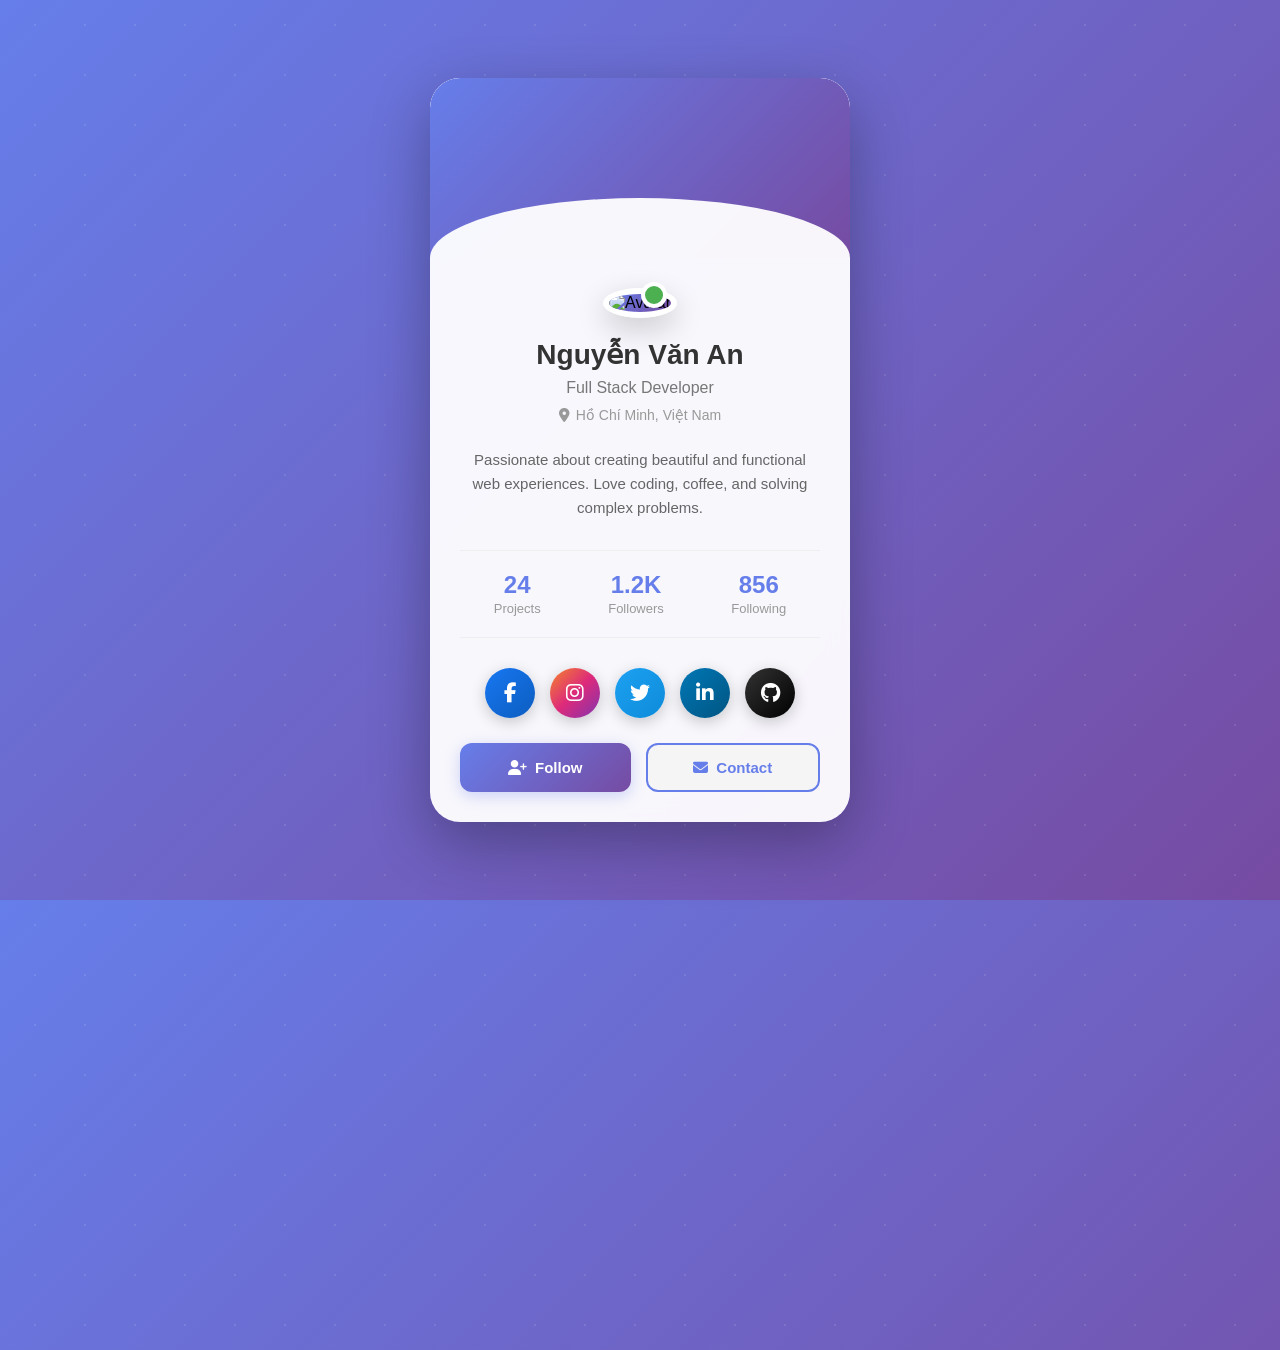
==== card-cp/test.html @ c3252bbd "set card love" ====
<!DOCTYPE html>
<html lang="vi">
<head>
    <meta charset="UTF-8">
    <meta name="viewport" content="width=device-width, initial-scale=1.0">
    <title>Profile Card - NFC</title>
    <link rel="stylesheet" href="https://cdnjs.cloudflare.com/ajax/libs/font-awesome/6.4.0/css/all.min.css">
    <style>
        * {
            margin: 0;
            padding: 0;
            box-sizing: border-box;
        }

        body {
            font-family: 'Segoe UI', Tahoma, Geneva, Verdana, sans-serif;
            min-height: 100vh;
            display: flex;
            justify-content: center;
            align-items: center;
            background: linear-gradient(135deg, #667eea 0%, #764ba2 100%);
            padding: 20px;
            position: relative;
            overflow: hidden;
        }

        body::before {
            content: "";
            position: absolute;
            width: 200%;
            height: 200%;
            background: radial-gradient(circle, rgba(255,255,255,0.1) 1px, transparent 1px);
            background-size: 50px 50px;
            animation: float 20s linear infinite;
        }

        @keyframes float {
            0% {
                transform: translate(0, 0);
            }
            100% {
                transform: translate(-50px, -50px);
            }
        }

        .profile-card {
            background: rgba(255, 255, 255, 0.95);
            backdrop-filter: blur(10px);
            border-radius: 30px;
            box-shadow: 0 20px 60px rgba(0, 0, 0, 0.3);
            max-width: 420px;
            width: 100%;
            padding: 0;
            position: relative;
            z-index: 1;
            animation: slideUp 0.6s ease-out;
            overflow: hidden;
        }

        @keyframes slideUp {
            from {
                opacity: 0;
                transform: translateY(50px);
            }
            to {
                opacity: 1;
                transform: translateY(0);
            }
        }

        .card-header {
            background: linear-gradient(135deg, #667eea 0%, #764ba2 100%);
            height: 180px;
            position: relative;
            border-radius: 30px 30px 0 0;
        }

        .card-header::after {
            content: "";
            position: absolute;
            bottom: 0;
            left: 0;
            right: 0;
            height: 60px;
            background: rgba(255, 255, 255, 0.95);
            border-radius: 50% 50% 0 0 / 100% 100% 0 0;
        }

        .avatar-container {
            position: absolute;
            bottom: -60px;
            left: 50%;
            transform: translateX(-50%);
            z-index: 2;
        }

        .avatar {
            width: 140px;
            height: 140px;
            border-radius: 50%;
            border: 6px solid #fff;
            box-shadow: 0 10px 30px rgba(0, 0, 0, 0.2);
            object-fit: cover;
            background: linear-gradient(135deg, #667eea, #764ba2);
            animation: pulse 2s ease-in-out infinite;
        }

        @keyframes pulse {
            0%, 100% {
                box-shadow: 0 10px 30px rgba(0, 0, 0, 0.2);
            }
            50% {
                box-shadow: 0 10px 40px rgba(102, 126, 234, 0.4);
            }
        }

        .online-badge {
            position: absolute;
            bottom: 10px;
            right: 10px;
            width: 26px;
            height: 26px;
            background: #4caf50;
            border-radius: 50%;
            border: 4px solid #fff;
            animation: blink 2s ease-in-out infinite;
        }

        @keyframes blink {
            0%, 100% {
                opacity: 1;
            }
            50% {
                opacity: 0.5;
            }
        }

        .card-body {
            padding: 80px 30px 30px;
            text-align: center;
        }

        .user-name {
            font-size: 28px;
            font-weight: bold;
            color: #333;
            margin-bottom: 8px;
            animation: fadeIn 0.8s ease-out 0.2s both;
        }

        @keyframes fadeIn {
            from {
                opacity: 0;
                transform: translateY(10px);
            }
            to {
                opacity: 1;
                transform: translateY(0);
            }
        }

        .user-title {
            font-size: 16px;
            color: #777;
            margin-bottom: 10px;
            animation: fadeIn 0.8s ease-out 0.3s both;
        }

        .user-location {
            font-size: 14px;
            color: #999;
            margin-bottom: 25px;
            display: flex;
            align-items: center;
            justify-content: center;
            gap: 6px;
            animation: fadeIn 0.8s ease-out 0.4s both;
        }

        .user-bio {
            font-size: 15px;
            color: #666;
            line-height: 1.6;
            margin-bottom: 30px;
            padding: 0 10px;
            animation: fadeIn 0.8s ease-out 0.5s both;
        }

        .stats-container {
            display: flex;
            justify-content: space-around;
            margin-bottom: 30px;
            padding: 20px 0;
            border-top: 1px solid #eee;
            border-bottom: 1px solid #eee;
            animation: fadeIn 0.8s ease-out 0.6s both;
        }

        .stat-item {
            text-align: center;
            transition: transform 0.3s ease;
        }

        .stat-item:hover {
            transform: translateY(-5px);
        }

        .stat-number {
            font-size: 24px;
            font-weight: bold;
            color: #667eea;
            display: block;
        }

        .stat-label {
            font-size: 13px;
            color: #999;
            margin-top: 5px;
        }

        .social-links {
            display: flex;
            justify-content: center;
            gap: 15px;
            margin-bottom: 25px;
            animation: fadeIn 0.8s ease-out 0.7s both;
        }

        .social-btn {
            width: 50px;
            height: 50px;
            border-radius: 50%;
            display: flex;
            align-items: center;
            justify-content: center;
            text-decoration: none;
            color: white;
            font-size: 20px;
            transition: all 0.3s ease;
            box-shadow: 0 4px 15px rgba(0, 0, 0, 0.2);
        }

        .social-btn:hover {
            transform: translateY(-5px) scale(1.1);
            box-shadow: 0 6px 25px rgba(0, 0, 0, 0.3);
        }

        .social-btn.facebook {
            background: linear-gradient(135deg, #1877f2, #0c5dbf);
        }

        .social-btn.instagram {
            background: linear-gradient(135deg, #f58529, #dd2a7b, #8134af);
        }

        .social-btn.twitter {
            background: linear-gradient(135deg, #1da1f2, #0d8bd9);
        }

        .social-btn.linkedin {
            background: linear-gradient(135deg, #0077b5, #005582);
        }

        .social-btn.github {
            background: linear-gradient(135deg, #333, #000);
        }

        .action-buttons {
            display: flex;
            gap: 15px;
            animation: fadeIn 0.8s ease-out 0.8s both;
        }

        .action-btn {
            flex: 1;
            padding: 14px 20px;
            border: none;
            border-radius: 12px;
            font-size: 15px;
            font-weight: 600;
            cursor: pointer;
            transition: all 0.3s ease;
            display: flex;
            align-items: center;
            justify-content: center;
            gap: 8px;
        }

        .action-btn.primary {
            background: linear-gradient(135deg, #667eea, #764ba2);
            color: white;
            box-shadow: 0 4px 15px rgba(102, 126, 234, 0.3);
        }

        .action-btn.primary:hover {
            transform: translateY(-2px);
            box-shadow: 0 6px 20px rgba(102, 126, 234, 0.4);
        }

        .action-btn.secondary {
            background: #f5f5f5;
            color: #667eea;
            border: 2px solid #667eea;
        }

        .action-btn.secondary:hover {
            background: #667eea;
            color: white;
            transform: translateY(-2px);
        }

        .contact-info {
            display: none;
            margin-top: 25px;
            padding: 20px;
            background: #f9f9f9;
            border-radius: 15px;
            text-align: left;
            animation: slideDown 0.4s ease-out;
        }

        @keyframes slideDown {
            from {
                opacity: 0;
                max-height: 0;
                transform: translateY(-10px);
            }
            to {
                opacity: 1;
                max-height: 200px;
                transform: translateY(0);
            }
        }

        .contact-info.show {
            display: block;
        }

        .contact-item {
            display: flex;
            align-items: center;
            gap: 12px;
            padding: 10px 0;
            color: #555;
            font-size: 14px;
        }

        .contact-item i {
            width: 20px;
            color: #667eea;
        }

        .contact-item a {
            color: #667eea;
            text-decoration: none;
        }

        .contact-item a:hover {
            text-decoration: underline;
        }
    </style>
</head>
<body>
    <div class="profile-card">
        <div class="card-header">
            <div class="avatar-container">
                <img src="https://i.pravatar.cc/300?img=12" alt="Avatar" class="avatar" id="avatarImg">
                <div class="online-badge"></div>
            </div>
        </div>

        <div class="card-body">
            <h1 class="user-name" id="userName">Nguyễn Văn An</h1>
            <p class="user-title" id="userTitle">Full Stack Developer</p>
            <p class="user-location">
                <i class="fas fa-map-marker-alt"></i>
                <span id="userLocation">Hồ Chí Minh, Việt Nam</span>
            </p>

            <p class="user-bio" id="userBio">
                Passionate about creating beautiful and functional web experiences. Love coding, coffee, and solving complex problems.
            </p>

            <div class="stats-container">
                <div class="stat-item">
                    <span class="stat-number" id="projectCount">24</span>
                    <span class="stat-label">Projects</span>
                </div>
                <div class="stat-item">
                    <span class="stat-number" id="followerCount">1.2K</span>
                    <span class="stat-label">Followers</span>
                </div>
                <div class="stat-item">
                    <span class="stat-number" id="followingCount">856</span>
                    <span class="stat-label">Following</span>
                </div>
            </div>

            <div class="social-links">
                <a href="#" class="social-btn facebook" id="facebookLink" title="Facebook">
                    <i class="fab fa-facebook-f"></i>
                </a>
                <a href="#" class="social-btn instagram" id="instagramLink" title="Instagram">
                    <i class="fab fa-instagram"></i>
                </a>
                <a href="#" class="social-btn twitter" id="twitterLink" title="Twitter">
                    <i class="fab fa-twitter"></i>
                </a>
                <a href="#" class="social-btn linkedin" id="linkedinLink" title="LinkedIn">
                    <i class="fab fa-linkedin-in"></i>
                </a>
                <a href="#" class="social-btn github" id="githubLink" title="GitHub">
                    <i class="fab fa-github"></i>
                </a>
            </div>

            <div class="action-buttons">
                <button class="action-btn primary" onclick="followUser()">
                    <i class="fas fa-user-plus"></i>
                    Follow
                </button>
                <button class="action-btn secondary" onclick="toggleContact()">
                    <i class="fas fa-envelope"></i>
                    Contact
                </button>
            </div>

            <div class="contact-info" id="contactInfo">
                <div class="contact-item">
                    <i class="fas fa-envelope"></i>
                    <a href="mailto:nguyenvanan@email.com" id="userEmail">nguyenvanan@email.com</a>
                </div>
                <div class="contact-item">
                    <i class="fas fa-phone"></i>
                    <a href="tel:+84123456789" id="userPhone">+84 123 456 789</a>
                </div>
                <div class="contact-item">
                    <i class="fas fa-globe"></i>
                    <a href="https://example.com" target="_blank" id="userWebsite">www.nguyenvanan.com</a>
                </div>
            </div>
        </div>
    </div>

    <script>
        // Dữ liệu người dùng - có thể thay đổi dựa trên NFC tag
        const userData = {
            name: "Nguyễn Văn An",
            title: "Full Stack Developer",
            location: "Hồ Chí Minh, Việt Nam",
            bio: "Passionate about creating beautiful and functional web experiences. Love coding, coffee, and solving complex problems.",
            avatar: "https://i.pravatar.cc/300?img=12",
            stats: {
                projects: 24,
                followers: "1.2K",
                following: 856
            },
            social: {
                facebook: "https://facebook.com/username",
                instagram: "https://instagram.com/username",
                twitter: "https://twitter.com/username",
                linkedin: "https://linkedin.com/in/username",
                github: "https://github.com/username"
            },
            contact: {
                email: "nguyenvanan@email.com",
                phone: "+84 123 456 789",
                website: "https://www.nguyenvanan.com"
            }
        };

        // Load dữ liệu người dùng
        function loadUserData(data) {
            document.getElementById('userName').textContent = data.name;
            document.getElementById('userTitle').textContent = data.title;
            document.getElementById('userLocation').textContent = data.location;
            document.getElementById('userBio').textContent = data.bio;
            document.getElementById('avatarImg').src = data.avatar;

            document.getElementById('projectCount').textContent = data.stats.projects;
            document.getElementById('followerCount').textContent = data.stats.followers;
            document.getElementById('followingCount').textContent = data.stats.following;

            document.getElementById('facebookLink').href = data.social.facebook;
            document.getElementById('instagramLink').href = data.social.instagram;
            document.getElementById('twitterLink').href = data.social.twitter;
            document.getElementById('linkedinLink').href = data.social.linkedin;
            document.getElementById('githubLink').href = data.social.github;

            document.getElementById('userEmail').href = `mailto:${data.contact.email}`;
            document.getElementById('userEmail').textContent = data.contact.email;
            document.getElementById('userPhone').href = `tel:${data.contact.phone}`;
            document.getElementById('userPhone').textContent = data.contact.phone;
            document.getElementById('userWebsite').href = data.contact.website;
            document.getElementById('userWebsite').textContent = data.contact.website.replace('https://', '');
        }

        // Toggle contact info
        function toggleContact() {
            const contactInfo = document.getElementById('contactInfo');
            contactInfo.classList.toggle('show');
        }

        // Follow user
        function followUser() {
            const btn = event.target.closest('.action-btn');
            const icon = btn.querySelector('i');
            
            if (btn.textContent.includes('Follow')) {
                btn.innerHTML = '<i class="fas fa-check"></i> Following';
                btn.style.background = 'linear-gradient(135deg, #4caf50, #45a049)';
            } else {
                btn.innerHTML = '<i class="fas fa-user-plus"></i> Follow';
                btn.style.background = 'linear-gradient(135deg, #667eea, #764ba2)';
            }
        }

        // Khởi tạo dữ liệu
        loadUserData(userData);

        // Có thể thêm NFC reading logic ở đây
        // if ('NDEFReader' in window) {
        //     const reader = new NDEFReader();
        //     reader.scan().then(() => {
        //         reader.onreading = event => {
        //             const data = parseNFCData(event);
        //             loadUserData(data);
        //         };
        //     });
        // }
    </script>
</body>
</html>
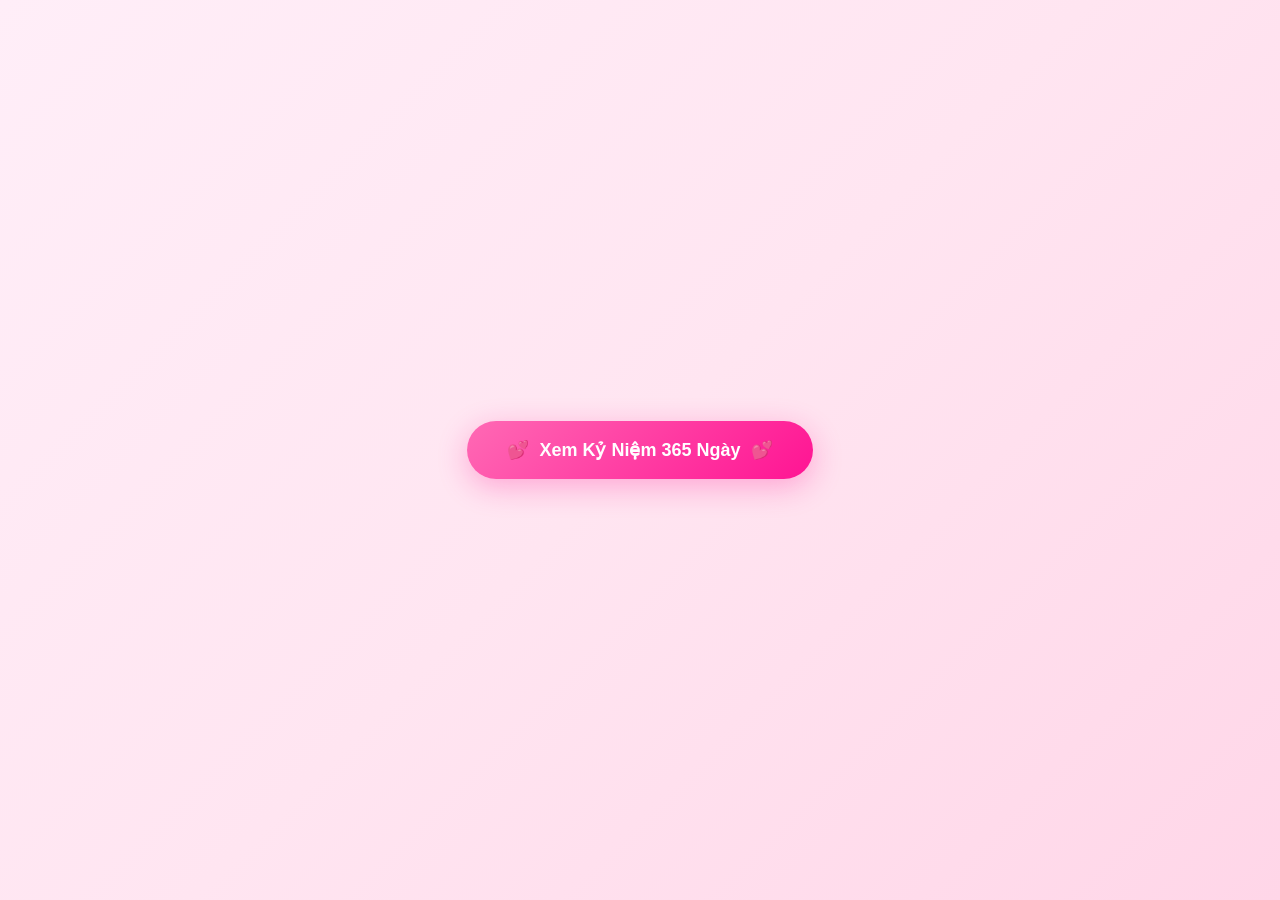
==== commit f29f8512: "Update theme 4" ====
--- a/card-cp/test.html
+++ b/card-cp/test.html
@@ -1,11 +1,10 @@
 <!DOCTYPE html>
 <html lang="vi">
-<head>
-    <meta charset="UTF-8">
-    <meta name="viewport" content="width=device-width, initial-scale=1.0">
-    <title>Profile Card - NFC</title>
-    <link rel="stylesheet" href="https://cdnjs.cloudflare.com/ajax/libs/font-awesome/6.4.0/css/all.min.css">
-    <style>
+    <head>
+        <meta charset="UTF-8">
+        <meta name="viewport" content="width=device-width, initial-scale=1.0">
+        <title>Romantic Timeline - 365 Days</title>
+        <style>
         * {
             margin: 0;
             padding: 0;
@@ -14,53 +13,339 @@
 
         body {
             font-family: 'Segoe UI', Tahoma, Geneva, Verdana, sans-serif;
+            background: linear-gradient(135deg, #ffeef8 0%, #ffe5f1 50%, #ffd6e8 100%);
             min-height: 100vh;
             display: flex;
+            align-items: center;
             justify-content: center;
-            align-items: center;
-            background: linear-gradient(135deg, #667eea 0%, #764ba2 100%);
             padding: 20px;
+        }
+
+        /* Button to open popup */
+        .open-button {
+            padding: 18px 40px;
+            font-size: 18px;
+            font-weight: 600;
+            color: white;
+            background: linear-gradient(135deg, #ff69b4, #ff1493);
+            border: none;
+            border-radius: 50px;
+            cursor: pointer;
+            box-shadow: 0 8px 30px rgba(255, 20, 147, 0.3);
+            transition: all 0.3s ease;
             position: relative;
             overflow: hidden;
         }
 
-        body::before {
-            content: "";
+        .open-button:before {
+            content: '';
             position: absolute;
-            width: 200%;
-            height: 200%;
-            background: radial-gradient(circle, rgba(255,255,255,0.1) 1px, transparent 1px);
-            background-size: 50px 50px;
-            animation: float 20s linear infinite;
-        }
-
-        @keyframes float {
-            0% {
-                transform: translate(0, 0);
-            }
-            100% {
-                transform: translate(-50px, -50px);
-            }
-        }
-
-        .profile-card {
-            background: rgba(255, 255, 255, 0.95);
-            backdrop-filter: blur(10px);
-            border-radius: 30px;
-            box-shadow: 0 20px 60px rgba(0, 0, 0, 0.3);
-            max-width: 420px;
-            width: 100%;
-            padding: 0;
+            top: 50%;
+            left: 50%;
+            width: 0;
+            height: 0;
+            border-radius: 50%;
+            background: rgba(255, 255, 255, 0.3);
+            transform: translate(-50%, -50%);
+            transition: width 0.6s, height 0.6s;
+        }
+
+        .open-button:hover:before {
+            width: 300px;
+            height: 300px;
+        }
+
+        .open-button:hover {
+            transform: translateY(-3px);
+            box-shadow: 0 12px 40px rgba(255, 20, 147, 0.4);
+        }
+
+        .open-button:active {
+            transform: translateY(-1px);
+        }
+
+        .button-text {
             position: relative;
             z-index: 1;
-            animation: slideUp 0.6s ease-out;
+            display: flex;
+            align-items: center;
+            gap: 10px;
+        }
+
+        /* Modal Overlay */
+        .modal-overlay {
+            position: fixed;
+            top: 0;
+            left: 0;
+            right: 0;
+            bottom: 0;
+            background: rgba(0, 0, 0, 0.6);
+            backdrop-filter: blur(5px);
+            display: none;
+            align-items: center;
+            justify-content: center;
+            z-index: 1000;
+            opacity: 0;
+            transition: opacity 0.3s ease;
+        }
+
+        .modal-overlay.active {
+            display: flex;
+            opacity: 1;
+        }
+
+        /* Close button */
+        .close-button {
+            position: absolute;
+            top: 15px;
+            right: 15px;
+            width: 35px;
+            height: 35px;
+            background: rgba(255, 105, 180, 0.1);
+            border: 2px solid rgba(255, 105, 180, 0.3);
+            border-radius: 50%;
+            cursor: pointer;
+            display: flex;
+            align-items: center;
+            justify-content: center;
+            font-size: 20px;
+            color: #ff69b4;
+            transition: all 0.3s ease;
+            z-index: 10;
+        }
+
+        .close-button:hover {
+            background: rgba(255, 105, 180, 0.2);
+            transform: rotate(90deg);
+        }
+
+        .container {
+            width: 100%;
+            height: 90vh;
+            overflow: auto;
+            max-width: 360px;
+            background: white;
+            border-radius: 30px;
+            padding: 35px 25px;
+            box-shadow: 0 20px 60px rgba(255, 105, 180, 0.15);
+            position: relative;
             overflow: hidden;
-        }
-
-        @keyframes slideUp {
+            transform: scale(0.7);
+            opacity: 0;
+            transition: all 0.4s cubic-bezier(0.68, -0.55, 0.265, 1.55);
+        }
+
+        .modal-overlay.active .container {
+            transform: scale(1);
+            opacity: 1;
+        }
+
+        /* Decorative hearts floating */
+        .heart-float {
+            position: absolute;
+            font-size: 20px;
+            opacity: 0;
+            animation: floatUp 4s infinite ease-in-out;
+        }
+
+        .heart-float:nth-child(1) {
+            left: 10%;
+            animation-delay: 0s;
+        }
+
+        .heart-float:nth-child(2) {
+            left: 30%;
+            animation-delay: 1s;
+        }
+
+        .heart-float:nth-child(3) {
+            left: 50%;
+            animation-delay: 2s;
+        }
+
+        .heart-float:nth-child(4) {
+            left: 70%;
+            animation-delay: 1.5s;
+        }
+
+        .heart-float:nth-child(5) {
+              left: 10%;
+                animation-delay: 0s;
+        }
+
+        @keyframes floatUp {
+            0% {
+                bottom: -50px;
+                opacity: 0;
+                transform: translateY(0) rotate(0deg);
+            }
+            50% {
+                opacity: 0.6;
+            }
+            100% {
+                bottom: 100%;
+                opacity: 0;
+                transform: translateY(-20px) rotate(360deg);
+            }
+        }
+
+        /* Header with date */
+        .header {
+            text-align: center;
+            margin-bottom: 25px;
+            position: relative;
+            z-index: 1;
+        }
+
+        .date-display {
+            font-size: 16px;
+            color: #ff69b4;
+            font-weight: 600;
+            display: flex;
+            align-items: center;
+            justify-content: center;
+            gap: 10px;
+            margin-bottom: 8px;
+            opacity: 0;
+        }
+
+        .modal-overlay.active .date-display {
+            animation: fadeInDown 0.8s ease-out 0.4s forwards;
+        }
+
+        .heart-divider {
+            font-size: 18px;
+            animation: pulse 1.5s infinite;
+        }
+
+        @keyframes pulse {
+            0%, 100% {
+                transform: scale(1);
+            }
+            50% {
+                transform: scale(1.2);
+            }
+        }
+
+        .title {
+            font-size: 15px;
+            color: #666;
+            font-weight: 400;
+            opacity: 0;
+        }
+
+        .modal-overlay.active .title {
+            animation: fadeInDown 0.8s ease-out 0.6s forwards;
+        }
+
+        /* Main counter */
+        .counter-section {
+            text-align: center;
+            margin: 30px 0;
+            opacity: 0;
+        }
+
+        .modal-overlay.active .counter-section {
+            animation: fadeInUp 1s ease-out 0.7s forwards;
+        }
+
+        .days-counter {
+            font-size: 72px;
+            font-weight: 700;
+            background: linear-gradient(135deg, #ff69b4, #ff1493, #ff69b4);
+            background-size: 200% 200%;
+            -webkit-background-clip: text;
+            -webkit-text-fill-color: transparent;
+            background-clip: text;
+            line-height: 1;
+            margin-bottom: 10px;
+        }
+
+        .modal-overlay.active .days-counter {
+            animation: gradientShift 3s ease infinite, countUp 2s ease-out 0.7s backwards;
+        }
+
+        @keyframes gradientShift {
+            0%, 100% {
+                background-position: 0% 50%;
+            }
+            50% {
+                background-position: 100% 50%;
+            }
+        }
+
+        @keyframes countUp {
             from {
                 opacity: 0;
-                transform: translateY(50px);
+                transform: scale(0.5);
+            }
+            to {
+                opacity: 1;
+                transform: scale(1);
+            }
+        }
+
+        .days-label {
+            font-size: 18px;
+            color: #ff69b4;
+            font-weight: 600;
+            letter-spacing: 1px;
+        }
+
+        /* Stats Section - Elegant Horizontal Design */
+        .stats-wrapper {
+            margin: 25px 0 15px 0;
+            opacity: 0;
+        }
+
+        .modal-overlay.active .stats-wrapper {
+            animation: fadeInUp 1s ease-out 0.9s forwards;
+        }
+
+        .stats-container {
+            background: linear-gradient(135deg, rgba(255, 182, 193, 0.15), rgba(255, 240, 245, 0.3));
+            border-radius: 25px;
+            padding: 20px 15px;
+            backdrop-filter: blur(10px);
+            border: 2px solid rgba(255, 105, 180, 0.1);
+            box-shadow: 0 8px 32px rgba(255, 105, 180, 0.08);
+        }
+
+        .stats-row {
+            display: flex;
+            justify-content: space-between;
+            align-items: center;
+            gap: 8px;
+        }
+
+        .stat-item {
+            flex: 1;
+            text-align: center;
+            position: relative;
+            padding: 8px 0;
+            opacity: 0;
+        }
+
+        .modal-overlay.active .stat-item:nth-child(1) {
+            animation: slideInStat 0.6s ease-out 1.1s forwards;
+        }
+
+        .modal-overlay.active .stat-item:nth-child(2) {
+            animation: slideInStat 0.6s ease-out 1.3s forwards;
+        }
+
+        .modal-overlay.active .stat-item:nth-child(3) {
+            animation: slideInStat 0.6s ease-out 1.5s forwards;
+        }
+
+        .modal-overlay.active .stat-item:nth-child(4) {
+            animation: slideInStat 0.6s ease-out 1.7s forwards;
+        }
+
+        @keyframes slideInStat {
+            from {
+                opacity: 0;
+                transform: translateY(15px);
             }
             to {
                 opacity: 1;
@@ -68,466 +353,576 @@
             }
         }
 
-        .card-header {
-            background: linear-gradient(135deg, #667eea 0%, #764ba2 100%);
-            height: 180px;
+        .stat-item:not(:last-child):after {
+            content: '';
+            position: absolute;
+            right: -4px;
+            top: 50%;
+            transform: translateY(-50%);
+            width: 1px;
+            height: 40px;
+            background: linear-gradient(to bottom, transparent, rgba(255, 105, 180, 0.3), transparent);
+        }
+
+        .stat-value {
+            font-size: 26px;
+            font-weight: 700;
+            background: linear-gradient(135deg, #ff69b4, #ff1493, #ff69b4);
+            background-size: 200% 200%;
+            -webkit-background-clip: text;
+            -webkit-text-fill-color: transparent;
+            background-clip: text;
+            animation: gradientShift 3s ease infinite;
+            display: block;
+            margin-bottom: 3px;
+            line-height: 1;
+        }
+
+        .stat-label-new {
+            font-size: 11px;
+            color: #999;
+            font-weight: 500;
+            text-transform: uppercase;
+            letter-spacing: 0.5px;
+            display: block;
+        }
+
+        .stat-icon-new {
+            font-size: 16px;
+            display: block;
+            margin-bottom: 4px;
+            opacity: 0.7;
+        }
+
+        /* Quote */
+        .quote {
+            text-align: center;
+            font-size: 15px;
+            color: #888;
+            font-style: italic;
+            margin: 20px 0 25px 0;
+            padding: 0 10px;
             position: relative;
-            border-radius: 30px 30px 0 0;
-        }
-
-        .card-header::after {
-            content: "";
-            position: absolute;
-            bottom: 0;
-            left: 0;
-            right: 0;
-            height: 60px;
-            background: rgba(255, 255, 255, 0.95);
-            border-radius: 50% 50% 0 0 / 100% 100% 0 0;
-        }
-
-        .avatar-container {
-            position: absolute;
-            bottom: -60px;
-            left: 50%;
-            transform: translateX(-50%);
-            z-index: 2;
-        }
-
-        .avatar {
-            width: 140px;
-            height: 140px;
-            border-radius: 50%;
-            border: 6px solid #fff;
-            box-shadow: 0 10px 30px rgba(0, 0, 0, 0.2);
-            object-fit: cover;
-            background: linear-gradient(135deg, #667eea, #764ba2);
-            animation: pulse 2s ease-in-out infinite;
-        }
-
-        @keyframes pulse {
-            0%, 100% {
-                box-shadow: 0 10px 30px rgba(0, 0, 0, 0.2);
-            }
-            50% {
-                box-shadow: 0 10px 40px rgba(102, 126, 234, 0.4);
-            }
-        }
-
-        .online-badge {
-            position: absolute;
-            bottom: 10px;
-            right: 10px;
-            width: 26px;
-            height: 26px;
-            background: #4caf50;
-            border-radius: 50%;
-            border: 4px solid #fff;
-            animation: blink 2s ease-in-out infinite;
-        }
-
-        @keyframes blink {
-            0%, 100% {
-                opacity: 1;
-            }
-            50% {
-                opacity: 0.5;
-            }
-        }
-
-        .card-body {
-            padding: 80px 30px 30px;
+            opacity: 0;
+        }
+
+        .modal-overlay.active .quote {
+            animation: fadeIn 1s ease-out 0.8s forwards;
+        }
+
+        .quote:before,
+        .quote:after {
+            content: '"';
+            font-size: 24px;
+            color: #ffb6c1;
+            font-weight: bold;
+        }
+
+        /* Timeline - Redesigned */
+        .timeline {
+            position: relative;
+            padding: 30px 0 20px 0;
+            margin-top: 10px;
+        }
+
+        .timeline-header {
             text-align: center;
-        }
-
-        .user-name {
-            font-size: 28px;
-            font-weight: bold;
-            color: #333;
+            margin-bottom: 25px;
+            opacity: 0;
+        }
+
+        .modal-overlay.active .timeline-header {
+            animation: fadeIn 1s ease-out 1.2s forwards;
+        }
+
+        .timeline-title {
+            font-size: 16px;
+            font-weight: 600;
+            color: #ff69b4;
             margin-bottom: 8px;
-            animation: fadeIn 0.8s ease-out 0.2s both;
-        }
-
-        @keyframes fadeIn {
-            from {
-                opacity: 0;
-                transform: translateY(10px);
-            }
-            to {
-                opacity: 1;
-                transform: translateY(0);
-            }
-        }
-
-        .user-title {
-            font-size: 16px;
-            color: #777;
-            margin-bottom: 10px;
-            animation: fadeIn 0.8s ease-out 0.3s both;
-        }
-
-        .user-location {
-            font-size: 14px;
-            color: #999;
-            margin-bottom: 25px;
-            display: flex;
-            align-items: center;
-            justify-content: center;
-            gap: 6px;
-            animation: fadeIn 0.8s ease-out 0.4s both;
-        }
-
-        .user-bio {
-            font-size: 15px;
-            color: #666;
-            line-height: 1.6;
-            margin-bottom: 30px;
-            padding: 0 10px;
-            animation: fadeIn 0.8s ease-out 0.5s both;
-        }
-
-        .stats-container {
-            display: flex;
-            justify-content: space-around;
-            margin-bottom: 30px;
-            padding: 20px 0;
-            border-top: 1px solid #eee;
-            border-bottom: 1px solid #eee;
-            animation: fadeIn 0.8s ease-out 0.6s both;
-        }
-
-        .stat-item {
-            text-align: center;
-            transition: transform 0.3s ease;
-        }
-
-        .stat-item:hover {
-            transform: translateY(-5px);
-        }
-
-        .stat-number {
-            font-size: 24px;
-            font-weight: bold;
-            color: #667eea;
-            display: block;
-        }
-
-        .stat-label {
-            font-size: 13px;
-            color: #999;
-            margin-top: 5px;
-        }
-
-        .social-links {
-            display: flex;
-            justify-content: center;
-            gap: 15px;
-            margin-bottom: 25px;
-            animation: fadeIn 0.8s ease-out 0.7s both;
-        }
-
-        .social-btn {
-            width: 50px;
-            height: 50px;
-            border-radius: 50%;
-            display: flex;
-            align-items: center;
-            justify-content: center;
-            text-decoration: none;
-            color: white;
-            font-size: 20px;
-            transition: all 0.3s ease;
-            box-shadow: 0 4px 15px rgba(0, 0, 0, 0.2);
-        }
-
-        .social-btn:hover {
-            transform: translateY(-5px) scale(1.1);
-            box-shadow: 0 6px 25px rgba(0, 0, 0, 0.3);
-        }
-
-        .social-btn.facebook {
-            background: linear-gradient(135deg, #1877f2, #0c5dbf);
-        }
-
-        .social-btn.instagram {
-            background: linear-gradient(135deg, #f58529, #dd2a7b, #8134af);
-        }
-
-        .social-btn.twitter {
-            background: linear-gradient(135deg, #1da1f2, #0d8bd9);
-        }
-
-        .social-btn.linkedin {
-            background: linear-gradient(135deg, #0077b5, #005582);
-        }
-
-        .social-btn.github {
-            background: linear-gradient(135deg, #333, #000);
-        }
-
-        .action-buttons {
-            display: flex;
-            gap: 15px;
-            animation: fadeIn 0.8s ease-out 0.8s both;
-        }
-
-        .action-btn {
-            flex: 1;
-            padding: 14px 20px;
-            border: none;
-            border-radius: 12px;
-            font-size: 15px;
-            font-weight: 600;
-            cursor: pointer;
-            transition: all 0.3s ease;
             display: flex;
             align-items: center;
             justify-content: center;
             gap: 8px;
         }
 
-        .action-btn.primary {
-            background: linear-gradient(135deg, #667eea, #764ba2);
-            color: white;
-            box-shadow: 0 4px 15px rgba(102, 126, 234, 0.3);
-        }
-
-        .action-btn.primary:hover {
-            transform: translateY(-2px);
-            box-shadow: 0 6px 20px rgba(102, 126, 234, 0.4);
-        }
-
-        .action-btn.secondary {
-            background: #f5f5f5;
-            color: #667eea;
-            border: 2px solid #667eea;
-        }
-
-        .action-btn.secondary:hover {
-            background: #667eea;
-            color: white;
-            transform: translateY(-2px);
-        }
-
-        .contact-info {
-            display: none;
-            margin-top: 25px;
-            padding: 20px;
-            background: #f9f9f9;
-            border-radius: 15px;
-            text-align: left;
-            animation: slideDown 0.4s ease-out;
-        }
-
-        @keyframes slideDown {
+        .timeline-subtitle {
+            font-size: 13px;
+            color: #999;
+        }
+
+        .timeline:before {
+            content: '';
+            position: absolute;
+            left: 50%;
+            top: 60px;
+            bottom: 0;
+            width: 3px;
+            background: linear-gradient(to bottom, #ffb6c1, #ff69b4, #ff1493);
+            transform: translateX(-50%);
+            height: 0;
+        }
+
+        .modal-overlay.active .timeline:before {
+            animation: growLine 2s ease-out 1.4s forwards;
+        }
+
+        @keyframes growLine {
+            from {
+                height: 0;
+            }
+            to {
+                height: calc(100% - 60px);
+            }
+        }
+
+        .timeline-item {
+            position: relative;
+            margin-bottom: 35px;
+            opacity: 0;
+        }
+
+        .modal-overlay.active .timeline-item:nth-child(2) {
+            animation: slideIn 0.6s ease-out 1.6s forwards;
+        }
+
+        .modal-overlay.active .timeline-item:nth-child(3) {
+            animation: slideIn 0.6s ease-out 1.8s forwards;
+        }
+
+        .modal-overlay.active .timeline-item:nth-child(4) {
+            animation: slideIn 0.6s ease-out 2s forwards;
+        }
+
+        .modal-overlay.active .timeline-item:nth-child(5) {
+            animation: slideIn 0.6s ease-out 2.2s forwards;
+        }
+
+        @keyframes slideIn {
             from {
                 opacity: 0;
-                max-height: 0;
-                transform: translateY(-10px);
+                transform: translateY(20px);
             }
             to {
                 opacity: 1;
-                max-height: 200px;
                 transform: translateY(0);
             }
         }
 
-        .contact-info.show {
-            display: block;
-        }
-
-        .contact-item {
+        .timeline-item.left .timeline-content {
+            margin-right: 55%;
+            text-align: right;
+        }
+
+        .timeline-item.right .timeline-content {
+            margin-left: 55%;
+            text-align: left;
+        }
+
+        .timeline-dot {
+            position: absolute;
+            left: 50%;
+            top: 5px;
+            width: 16px;
+            height: 16px;
+            background: white;
+            border: 3px solid #ff69b4;
+            border-radius: 50%;
+            transform: translateX(-50%);
+            z-index: 2;
+            animation: dotPulse 2s infinite;
+        }
+
+        @keyframes dotPulse {
+            0%, 100% {
+                box-shadow: 0 0 0 0 rgba(255, 105, 180, 0.7);
+            }
+            50% {
+                box-shadow: 0 0 0 8px rgba(255, 105, 180, 0);
+            }
+        }
+
+        .timeline-content {
+            background: linear-gradient(135deg, #fff5f8, #ffffff);
+            padding: 15px 18px;
+            border-radius: 18px;
+            box-shadow: 0 4px 15px rgba(255, 105, 180, 0.1);
+            transition: all 0.3s ease;
+        }
+
+        .timeline-content:hover {
+            transform: translateY(-3px);
+            box-shadow: 0 8px 25px rgba(255, 105, 180, 0.2);
+        }
+
+        .timeline-date {
+            font-size: 13px;
+            color: #ff69b4;
+            font-weight: 600;
+            margin-bottom: 5px;
             display: flex;
             align-items: center;
-            gap: 12px;
-            padding: 10px 0;
+            gap: 6px;
+        }
+
+        .timeline-item.right .timeline-date {
+            justify-content: flex-start;
+        }
+
+        .timeline-item.left .timeline-date {
+            justify-content: flex-end;
+        }
+
+        .timeline-text {
+            font-size: 14px;
             color: #555;
-            font-size: 14px;
-        }
-
-        .contact-item i {
-            width: 20px;
-            color: #667eea;
-        }
-
-        .contact-item a {
-            color: #667eea;
-            text-decoration: none;
-        }
-
-        .contact-item a:hover {
-            text-decoration: underline;
-        }
+            line-height: 1.5;
+        }
+
+        /* Bottom decoration - Redesigned */
+        .bottom-decoration {
+            text-align: center;
+            margin-top: 30px;
+            padding-top: 20px;
+            border-top: 2px dashed rgba(255, 105, 180, 0.2);
+            opacity: 0;
+        }
+
+        .modal-overlay.active .bottom-decoration {
+            animation: fadeIn 1s ease-out 2.4s forwards;
+        }
+
+        .couple-names {
+            display: flex;
+            align-items: center;
+            justify-content: center;
+            gap: 15px;
+            margin-bottom: 12px;
+        }
+
+        .name-tag {
+            font-size: 15px;
+            font-weight: 600;
+            color: #ff69b4;
+            padding: 8px 16px;
+            background: linear-gradient(135deg, rgba(255, 182, 193, 0.2), rgba(255, 240, 245, 0.3));
+            border-radius: 20px;
+            border: 1.5px solid rgba(255, 105, 180, 0.2);
+        }
+
+        .heart-connector {
+            font-size: 20px;
+            animation: heartBeat 1.5s infinite;
+        }
+
+        @keyframes heartBeat {
+            0%, 100% {
+                transform: scale(1);
+            }
+            25% {
+                transform: scale(1.2);
+            }
+            50% {
+                transform: scale(1);
+            }
+        }
+
+        .forever-text {
+            font-size: 13px;
+            color: #999;
+            font-style: italic;
+            margin-top: 10px;
+        }
+
+        @keyframes fadeIn {
+            from {
+                opacity: 0;
+            }
+            to {
+                opacity: 1;
+            }
+        }
+
+        @keyframes fadeInDown {
+            from {
+                opacity: 0;
+                transform: translateY(-20px);
+            }
+            to {
+                opacity: 1;
+                transform: translateY(0);
+            }
+        }
+
+        @keyframes fadeInUp {
+            from {
+                opacity: 0;
+                transform: translateY(20px);
+            }
+            to {
+                opacity: 1;
+                transform: translateY(0);
+            }
+        }
+
     </style>
-</head>
-<body>
-    <div class="profile-card">
-        <div class="card-header">
-            <div class="avatar-container">
-                <img src="https://i.pravatar.cc/300?img=12" alt="Avatar" class="avatar" id="avatarImg">
-                <div class="online-badge"></div>
-            </div>
-        </div>
-
-        <div class="card-body">
-            <h1 class="user-name" id="userName">Nguyễn Văn An</h1>
-            <p class="user-title" id="userTitle">Full Stack Developer</p>
-            <p class="user-location">
-                <i class="fas fa-map-marker-alt"></i>
-                <span id="userLocation">Hồ Chí Minh, Việt Nam</span>
-            </p>
-
-            <p class="user-bio" id="userBio">
-                Passionate about creating beautiful and functional web experiences. Love coding, coffee, and solving complex problems.
-            </p>
-
-            <div class="stats-container">
-                <div class="stat-item">
-                    <span class="stat-number" id="projectCount">24</span>
-                    <span class="stat-label">Projects</span>
+    </head>
+    <body>
+        <!-- Open Button -->
+        <button class="open-button" id="openModal">
+            <span class="button-text">
+                <span>💕</span>
+                <span>Xem Kỷ Niệm 365 Ngày</span>
+                <span>💕</span>
+            </span>
+        </button>
+
+        <!-- Memory -->
+        <div class="modal-overlay" id="modalOverlay">
+            <div class="container">
+                <!-- Close Button -->
+                <div class="close-button" id="closeModal">✕</div>
+
+                <!-- Floating hearts -->
+                <div class="heart-float">💕</div>
+                <div class="heart-float">💖</div>
+                <div class="heart-float">💗</div>
+                <div class="heart-float">💕</div>
+                <div class="heart-float">💖</div>
+
+                <!-- Sparkles -->
+                <div class="sparkle"></div>
+                <div class="sparkle"></div>
+                <div class="sparkle"></div>
+                <div class="sparkle"></div>
+
+                <!-- Header -->
+                <div class="header">
+                    <div class="date-display">
+                        <span id="currentDate">20/12/2024</span>
+                        <span class="heart-divider">💕</span>
+                        <span>Hôm nay</span>
+                    </div>
+                    <div class="title">365 ngày yêu thương</div>
                 </div>
-                <div class="stat-item">
-                    <span class="stat-number" id="followerCount">1.2K</span>
-                    <span class="stat-label">Followers</span>
+
+                <!-- Counter -->
+                <div class="counter-section">
+                    <div class="days-counter" id="daysCounter">0</div>
+                    <div class="days-label">ngày bên nhau</div>
                 </div>
-                <div class="stat-item">
-                    <span class="stat-number" id="followingCount">856</span>
-                    <span class="stat-label">Following</span>
+
+                <!-- Quote -->
+                <div class="quote">
+                    Mỗi ngày là một kỷ niệm
+                </div>
+
+                <!-- Stats Section - Elegant Horizontal -->
+                <div class="stats-wrapper">
+                    <div class="stats-container">
+                        <div class="stats-row">
+                            <div class="stat-item">
+                                <span class="stat-icon-new">⏰</span>
+                                <span class="stat-value"
+                                    id="hoursCounter">0</span>
+                                <span class="stat-label-new">Giờ</span>
+                            </div>
+                            <div class="stat-item">
+                                <span class="stat-icon-new">📅</span>
+                                <span class="stat-value"
+                                    id="weeksCounter">0</span>
+                                <span class="stat-label-new">Tuần</span>
+                            </div>
+                            <div class="stat-item">
+                                <span class="stat-icon-new">🌙</span>
+                                <span class="stat-value"
+                                    id="monthsCounter">0</span>
+                                <span class="stat-label-new">Tháng</span>
+                            </div>
+                            <div class="stat-item">
+                                <span class="stat-icon-new">✨</span>
+                                <span class="stat-value"
+                                    id="yearsCounter">0</span>
+                                <span class="stat-label-new">Năm</span>
+                            </div>
+                        </div>
+                    </div>
+                </div>
+
+                <!-- Timeline -->
+                <div class="timeline">
+                    <div class="timeline-header">
+                        <div class="timeline-title">
+                            <span>💕</span>
+                            <span>Hành Trình Yêu Thương</span>
+                            <span>💕</span>
+                        </div>
+                        <div class="timeline-subtitle">Những mốc đáng nhớ của
+                            chúng ta</div>
+                    </div>
+
+                    <div class="timeline-item left">
+                        <div class="timeline-dot"></div>
+                        <div class="timeline-content">
+                            <div class="timeline-date">
+                                <span>🌸</span>
+                                <span>Ngày đầu tiên</span>
+                            </div>
+                            <div class="timeline-text">Ngày chúng ta bắt
+                                đầu</div>
+                        </div>
+                    </div>
+
+                    <div class="timeline-item right">
+                        <div class="timeline-dot"></div>
+                        <div class="timeline-content">
+                            <div class="timeline-date">
+                                <span>💝</span>
+                                <span>Kỷ niệm 100 ngày</span>
+                            </div>
+                            <div class="timeline-text">Tình yêu ngày càng sâu
+                                đậm</div>
+                        </div>
+                    </div>
+
+                    <div class="timeline-item left">
+                        <div class="timeline-dot"></div>
+                        <div class="timeline-content">
+                            <div class="timeline-date">
+                                <span>🎂</span>
+                                <span>200 ngày</span>
+                            </div>
+                            <div class="timeline-text">Những phút giây ngọt
+                                ngào</div>
+                        </div>
+                    </div>
+
+                    <div class="timeline-item right">
+                        <div class="timeline-dot"></div>
+                        <div class="timeline-content">
+                            <div class="timeline-date">
+                                <span>💕</span>
+                                <span>Hôm nay - 365 ngày</span>
+                            </div>
+                            <div class="timeline-text">Và sẽ còn mãi
+                                mãi...</div>
+                        </div>
+                    </div>
+                </div>
+
+                <!-- Bottom decoration - Redesigned -->
+                <div class="bottom-decoration">
+                    <div class="couple-names">
+                        <div class="name-tag">Dragon Boy</div>
+                        <div class="heart-connector">💖</div>
+                        <div class="name-tag">Thảo Girl</div>
+                    </div>
+                    <div class="forever-text">Forever & Always ∞</div>
                 </div>
             </div>
-
-            <div class="social-links">
-                <a href="#" class="social-btn facebook" id="facebookLink" title="Facebook">
-                    <i class="fab fa-facebook-f"></i>
-                </a>
-                <a href="#" class="social-btn instagram" id="instagramLink" title="Instagram">
-                    <i class="fab fa-instagram"></i>
-                </a>
-                <a href="#" class="social-btn twitter" id="twitterLink" title="Twitter">
-                    <i class="fab fa-twitter"></i>
-                </a>
-                <a href="#" class="social-btn linkedin" id="linkedinLink" title="LinkedIn">
-                    <i class="fab fa-linkedin-in"></i>
-                </a>
-                <a href="#" class="social-btn github" id="githubLink" title="GitHub">
-                    <i class="fab fa-github"></i>
-                </a>
-            </div>
-
-            <div class="action-buttons">
-                <button class="action-btn primary" onclick="followUser()">
-                    <i class="fas fa-user-plus"></i>
-                    Follow
-                </button>
-                <button class="action-btn secondary" onclick="toggleContact()">
-                    <i class="fas fa-envelope"></i>
-                    Contact
-                </button>
-            </div>
-
-            <div class="contact-info" id="contactInfo">
-                <div class="contact-item">
-                    <i class="fas fa-envelope"></i>
-                    <a href="mailto:nguyenvanan@email.com" id="userEmail">nguyenvanan@email.com</a>
-                </div>
-                <div class="contact-item">
-                    <i class="fas fa-phone"></i>
-                    <a href="tel:+84123456789" id="userPhone">+84 123 456 789</a>
-                </div>
-                <div class="contact-item">
-                    <i class="fas fa-globe"></i>
-                    <a href="https://example.com" target="_blank" id="userWebsite">www.nguyenvanan.com</a>
-                </div>
-            </div>
+            <!-- End Memory -->
         </div>
-    </div>
-
-    <script>
-        // Dữ liệu người dùng - có thể thay đổi dựa trên NFC tag
-        const userData = {
-            name: "Nguyễn Văn An",
-            title: "Full Stack Developer",
-            location: "Hồ Chí Minh, Việt Nam",
-            bio: "Passionate about creating beautiful and functional web experiences. Love coding, coffee, and solving complex problems.",
-            avatar: "https://i.pravatar.cc/300?img=12",
-            stats: {
-                projects: 24,
-                followers: "1.2K",
-                following: 856
-            },
-            social: {
-                facebook: "https://facebook.com/username",
-                instagram: "https://instagram.com/username",
-                twitter: "https://twitter.com/username",
-                linkedin: "https://linkedin.com/in/username",
-                github: "https://github.com/username"
-            },
-            contact: {
-                email: "nguyenvanan@email.com",
-                phone: "+84 123 456 789",
-                website: "https://www.nguyenvanan.com"
-            }
-        };
-
-        // Load dữ liệu người dùng
-        function loadUserData(data) {
-            document.getElementById('userName').textContent = data.name;
-            document.getElementById('userTitle').textContent = data.title;
-            document.getElementById('userLocation').textContent = data.location;
-            document.getElementById('userBio').textContent = data.bio;
-            document.getElementById('avatarImg').src = data.avatar;
-
-            document.getElementById('projectCount').textContent = data.stats.projects;
-            document.getElementById('followerCount').textContent = data.stats.followers;
-            document.getElementById('followingCount').textContent = data.stats.following;
-
-            document.getElementById('facebookLink').href = data.social.facebook;
-            document.getElementById('instagramLink').href = data.social.instagram;
-            document.getElementById('twitterLink').href = data.social.twitter;
-            document.getElementById('linkedinLink').href = data.social.linkedin;
-            document.getElementById('githubLink').href = data.social.github;
-
-            document.getElementById('userEmail').href = `mailto:${data.contact.email}`;
-            document.getElementById('userEmail').textContent = data.contact.email;
-            document.getElementById('userPhone').href = `tel:${data.contact.phone}`;
-            document.getElementById('userPhone').textContent = data.contact.phone;
-            document.getElementById('userWebsite').href = data.contact.website;
-            document.getElementById('userWebsite').textContent = data.contact.website.replace('https://', '');
-        }
-
-        // Toggle contact info
-        function toggleContact() {
-            const contactInfo = document.getElementById('contactInfo');
-            contactInfo.classList.toggle('show');
-        }
-
-        // Follow user
-        function followUser() {
-            const btn = event.target.closest('.action-btn');
-            const icon = btn.querySelector('i');
+
+        <script>
+        const openModalBtn = document.getElementById('openModal');
+        const closeModalBtn = document.getElementById('closeModal');
+        const modalOverlay = document.getElementById('modalOverlay');
+        let hasAnimated = false;
+
+        // Open modal
+        openModalBtn.addEventListener('click', () => {
+            modalOverlay.classList.add('active');
+            document.body.style.overflow = 'hidden';
             
-            if (btn.textContent.includes('Follow')) {
-                btn.innerHTML = '<i class="fas fa-check"></i> Following';
-                btn.style.background = 'linear-gradient(135deg, #4caf50, #45a049)';
-            } else {
-                btn.innerHTML = '<i class="fas fa-user-plus"></i> Follow';
-                btn.style.background = 'linear-gradient(135deg, #667eea, #764ba2)';
-            }
-        }
-
-        // Khởi tạo dữ liệu
-        loadUserData(userData);
-
-        // Có thể thêm NFC reading logic ở đây
-        // if ('NDEFReader' in window) {
-        //     const reader = new NDEFReader();
-        //     reader.scan().then(() => {
-        //         reader.onreading = event => {
-        //             const data = parseNFCData(event);
-        //             loadUserData(data);
-        //         };
-        //     });
-        // }
+            // Start animations only once when first opened
+            if (!hasAnimated) {
+                setTimeout(() => {
+                    updateDate();
+                    animateAllCounters();
+                    hasAnimated = true;
+                }, 400); // Wait for modal animation to complete
+            }
+        });
+
+        // Close modal
+        closeModalBtn.addEventListener('click', () => {
+            modalOverlay.classList.remove('active');
+            document.body.style.overflow = 'auto';
+        });
+
+        // Close when clicking outside
+        modalOverlay.addEventListener('click', (e) => {
+            if (e.target === modalOverlay) {
+                modalOverlay.classList.remove('active');
+                document.body.style.overflow = 'auto';
+            }
+        });
+
+        // Close with ESC key
+        document.addEventListener('keydown', (e) => {
+            if (e.key === 'Escape' && modalOverlay.classList.contains('active')) {
+                modalOverlay.classList.remove('active');
+                document.body.style.overflow = 'auto';
+            }
+        });
+
+        // Animate counter with easing
+        function animateValue(element, start, end, duration, suffix = '') {
+            const range = end - start;
+            const steps = 60;
+            const increment = range / steps;
+            let current = start;
+
+            const timer = setInterval(() => {
+                current += increment;
+                if (current >= end) {
+                    element.textContent = Math.floor(end) + suffix;
+                    clearInterval(timer);
+                } else {
+                    element.textContent = Math.floor(current) + suffix;
+                }
+            }, duration / steps);
+        }
+
+        // Animate all counters
+        function animateAllCounters() {
+            const days = 365;
+            const hours = days * 24; // 8,760 hours
+            const weeks = Math.floor(days / 7); // 52 weeks
+            const months = 12; // 12 months
+            const years = 1; // 1 year
+
+            // Main days counter
+            animateValue(document.getElementById('daysCounter'), 0, days, 2000);
+            
+            // Stats counters with different durations for variety
+            setTimeout(() => {
+                animateValue(document.getElementById('hoursCounter'), 0, hours, 2500);
+            }, 200);
+            
+            setTimeout(() => {
+                animateValue(document.getElementById('weeksCounter'), 0, weeks, 2200);
+            }, 400);
+            
+            setTimeout(() => {
+                animateValue(document.getElementById('monthsCounter'), 0, months, 1800);
+            }, 600);
+            
+            setTimeout(() => {
+                animateValue(document.getElementById('yearsCounter'), 0, years, 1500);
+            }, 800);
+        }
+
+        // Update current date
+        function updateDate() {
+            const dateElement = document.getElementById('currentDate');
+            const today = new Date();
+            const day = String(today.getDate()).padStart(2, '0');
+            const month = String(today.getMonth() + 1).padStart(2, '0');
+            const year = today.getFullYear();
+            dateElement.textContent = `${day}/${month}/${year}`;
+        }
+        
     </script>
-</body>
+    </body>
 </html>
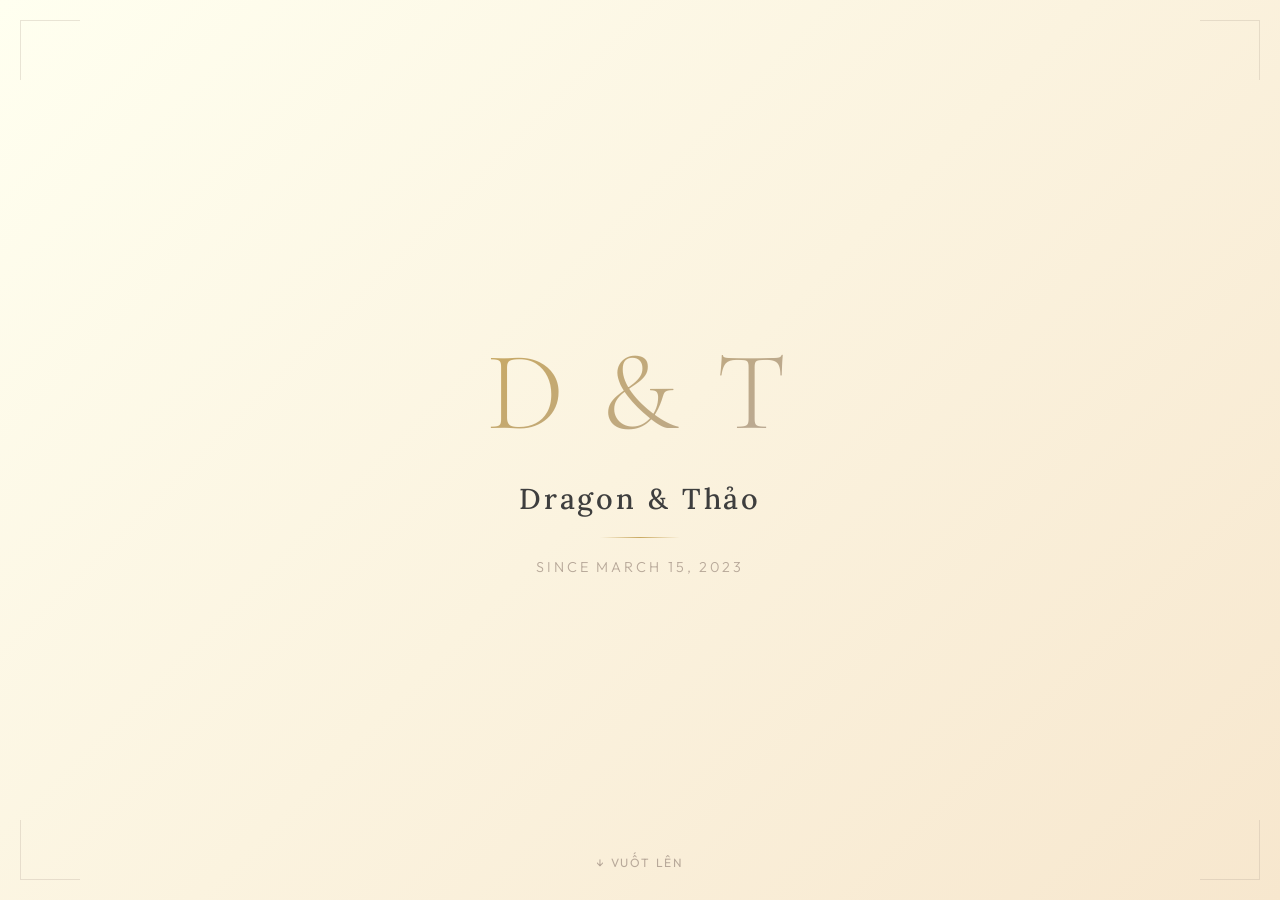
==== commit 401afa37: "Set test 1 & 2" ====
--- a/card-cp/test.html
+++ b/card-cp/test.html
@@ -1,928 +1,862 @@
 <!DOCTYPE html>
 <html lang="vi">
-    <head>
-        <meta charset="UTF-8">
-        <meta name="viewport" content="width=device-width, initial-scale=1.0">
-        <title>Romantic Timeline - 365 Days</title>
-        <style>
-        * {
-            margin: 0;
-            padding: 0;
-            box-sizing: border-box;
-        }
-
-        body {
-            font-family: 'Segoe UI', Tahoma, Geneva, Verdana, sans-serif;
-            background: linear-gradient(135deg, #ffeef8 0%, #ffe5f1 50%, #ffd6e8 100%);
-            min-height: 100vh;
-            display: flex;
-            align-items: center;
-            justify-content: center;
-            padding: 20px;
-        }
-
-        /* Button to open popup */
-        .open-button {
-            padding: 18px 40px;
-            font-size: 18px;
-            font-weight: 600;
-            color: white;
-            background: linear-gradient(135deg, #ff69b4, #ff1493);
-            border: none;
-            border-radius: 50px;
-            cursor: pointer;
-            box-shadow: 0 8px 30px rgba(255, 20, 147, 0.3);
-            transition: all 0.3s ease;
-            position: relative;
-            overflow: hidden;
-        }
-
-        .open-button:before {
-            content: '';
-            position: absolute;
-            top: 50%;
-            left: 50%;
-            width: 0;
-            height: 0;
-            border-radius: 50%;
-            background: rgba(255, 255, 255, 0.3);
-            transform: translate(-50%, -50%);
-            transition: width 0.6s, height 0.6s;
-        }
-
-        .open-button:hover:before {
-            width: 300px;
-            height: 300px;
-        }
-
-        .open-button:hover {
-            transform: translateY(-3px);
-            box-shadow: 0 12px 40px rgba(255, 20, 147, 0.4);
-        }
-
-        .open-button:active {
-            transform: translateY(-1px);
-        }
-
-        .button-text {
-            position: relative;
-            z-index: 1;
-            display: flex;
-            align-items: center;
-            gap: 10px;
-        }
-
-        /* Modal Overlay */
-        .modal-overlay {
-            position: fixed;
-            top: 0;
-            left: 0;
-            right: 0;
-            bottom: 0;
-            background: rgba(0, 0, 0, 0.6);
-            backdrop-filter: blur(5px);
-            display: none;
-            align-items: center;
-            justify-content: center;
-            z-index: 1000;
-            opacity: 0;
-            transition: opacity 0.3s ease;
-        }
-
-        .modal-overlay.active {
-            display: flex;
-            opacity: 1;
-        }
-
-        /* Close button */
-        .close-button {
-            position: absolute;
-            top: 15px;
-            right: 15px;
-            width: 35px;
-            height: 35px;
-            background: rgba(255, 105, 180, 0.1);
-            border: 2px solid rgba(255, 105, 180, 0.3);
-            border-radius: 50%;
-            cursor: pointer;
-            display: flex;
-            align-items: center;
-            justify-content: center;
-            font-size: 20px;
-            color: #ff69b4;
-            transition: all 0.3s ease;
-            z-index: 10;
-        }
-
-        .close-button:hover {
-            background: rgba(255, 105, 180, 0.2);
-            transform: rotate(90deg);
-        }
-
-        .container {
-            width: 100%;
-            height: 90vh;
-            overflow: auto;
-            max-width: 360px;
-            background: white;
-            border-radius: 30px;
-            padding: 35px 25px;
-            box-shadow: 0 20px 60px rgba(255, 105, 180, 0.15);
-            position: relative;
-            overflow: hidden;
-            transform: scale(0.7);
-            opacity: 0;
-            transition: all 0.4s cubic-bezier(0.68, -0.55, 0.265, 1.55);
-        }
-
-        .modal-overlay.active .container {
-            transform: scale(1);
-            opacity: 1;
-        }
-
-        /* Decorative hearts floating */
-        .heart-float {
-            position: absolute;
-            font-size: 20px;
-            opacity: 0;
-            animation: floatUp 4s infinite ease-in-out;
-        }
-
-        .heart-float:nth-child(1) {
-            left: 10%;
-            animation-delay: 0s;
-        }
-
-        .heart-float:nth-child(2) {
-            left: 30%;
-            animation-delay: 1s;
-        }
-
-        .heart-float:nth-child(3) {
-            left: 50%;
-            animation-delay: 2s;
-        }
-
-        .heart-float:nth-child(4) {
-            left: 70%;
-            animation-delay: 1.5s;
-        }
-
-        .heart-float:nth-child(5) {
-              left: 10%;
-                animation-delay: 0s;
-        }
-
-        @keyframes floatUp {
-            0% {
-                bottom: -50px;
-                opacity: 0;
-                transform: translateY(0) rotate(0deg);
-            }
-            50% {
-                opacity: 0.6;
-            }
-            100% {
-                bottom: 100%;
-                opacity: 0;
-                transform: translateY(-20px) rotate(360deg);
-            }
-        }
-
-        /* Header with date */
-        .header {
-            text-align: center;
-            margin-bottom: 25px;
-            position: relative;
-            z-index: 1;
-        }
-
-        .date-display {
-            font-size: 16px;
-            color: #ff69b4;
-            font-weight: 600;
-            display: flex;
-            align-items: center;
-            justify-content: center;
-            gap: 10px;
-            margin-bottom: 8px;
-            opacity: 0;
-        }
-
-        .modal-overlay.active .date-display {
-            animation: fadeInDown 0.8s ease-out 0.4s forwards;
-        }
-
-        .heart-divider {
-            font-size: 18px;
-            animation: pulse 1.5s infinite;
-        }
-
-        @keyframes pulse {
-            0%, 100% {
-                transform: scale(1);
-            }
-            50% {
-                transform: scale(1.2);
-            }
-        }
-
-        .title {
-            font-size: 15px;
-            color: #666;
-            font-weight: 400;
-            opacity: 0;
-        }
-
-        .modal-overlay.active .title {
-            animation: fadeInDown 0.8s ease-out 0.6s forwards;
-        }
-
-        /* Main counter */
-        .counter-section {
-            text-align: center;
-            margin: 30px 0;
-            opacity: 0;
-        }
-
-        .modal-overlay.active .counter-section {
-            animation: fadeInUp 1s ease-out 0.7s forwards;
-        }
-
-        .days-counter {
-            font-size: 72px;
-            font-weight: 700;
-            background: linear-gradient(135deg, #ff69b4, #ff1493, #ff69b4);
-            background-size: 200% 200%;
-            -webkit-background-clip: text;
-            -webkit-text-fill-color: transparent;
-            background-clip: text;
-            line-height: 1;
-            margin-bottom: 10px;
-        }
-
-        .modal-overlay.active .days-counter {
-            animation: gradientShift 3s ease infinite, countUp 2s ease-out 0.7s backwards;
-        }
-
-        @keyframes gradientShift {
-            0%, 100% {
-                background-position: 0% 50%;
-            }
-            50% {
-                background-position: 100% 50%;
-            }
-        }
-
-        @keyframes countUp {
-            from {
-                opacity: 0;
-                transform: scale(0.5);
-            }
-            to {
-                opacity: 1;
-                transform: scale(1);
-            }
-        }
-
-        .days-label {
-            font-size: 18px;
-            color: #ff69b4;
-            font-weight: 600;
-            letter-spacing: 1px;
-        }
-
-        /* Stats Section - Elegant Horizontal Design */
-        .stats-wrapper {
-            margin: 25px 0 15px 0;
-            opacity: 0;
-        }
-
-        .modal-overlay.active .stats-wrapper {
-            animation: fadeInUp 1s ease-out 0.9s forwards;
-        }
-
-        .stats-container {
-            background: linear-gradient(135deg, rgba(255, 182, 193, 0.15), rgba(255, 240, 245, 0.3));
-            border-radius: 25px;
-            padding: 20px 15px;
-            backdrop-filter: blur(10px);
-            border: 2px solid rgba(255, 105, 180, 0.1);
-            box-shadow: 0 8px 32px rgba(255, 105, 180, 0.08);
-        }
-
-        .stats-row {
-            display: flex;
-            justify-content: space-between;
-            align-items: center;
-            gap: 8px;
-        }
-
-        .stat-item {
-            flex: 1;
-            text-align: center;
-            position: relative;
-            padding: 8px 0;
-            opacity: 0;
-        }
-
-        .modal-overlay.active .stat-item:nth-child(1) {
-            animation: slideInStat 0.6s ease-out 1.1s forwards;
-        }
-
-        .modal-overlay.active .stat-item:nth-child(2) {
-            animation: slideInStat 0.6s ease-out 1.3s forwards;
-        }
-
-        .modal-overlay.active .stat-item:nth-child(3) {
-            animation: slideInStat 0.6s ease-out 1.5s forwards;
-        }
-
-        .modal-overlay.active .stat-item:nth-child(4) {
-            animation: slideInStat 0.6s ease-out 1.7s forwards;
-        }
-
-        @keyframes slideInStat {
-            from {
-                opacity: 0;
-                transform: translateY(15px);
-            }
-            to {
-                opacity: 1;
-                transform: translateY(0);
-            }
-        }
-
-        .stat-item:not(:last-child):after {
-            content: '';
-            position: absolute;
-            right: -4px;
-            top: 50%;
-            transform: translateY(-50%);
-            width: 1px;
-            height: 40px;
-            background: linear-gradient(to bottom, transparent, rgba(255, 105, 180, 0.3), transparent);
-        }
-
-        .stat-value {
-            font-size: 26px;
-            font-weight: 700;
-            background: linear-gradient(135deg, #ff69b4, #ff1493, #ff69b4);
-            background-size: 200% 200%;
-            -webkit-background-clip: text;
-            -webkit-text-fill-color: transparent;
-            background-clip: text;
-            animation: gradientShift 3s ease infinite;
-            display: block;
-            margin-bottom: 3px;
-            line-height: 1;
-        }
-
-        .stat-label-new {
-            font-size: 11px;
-            color: #999;
-            font-weight: 500;
-            text-transform: uppercase;
-            letter-spacing: 0.5px;
-            display: block;
-        }
-
-        .stat-icon-new {
-            font-size: 16px;
-            display: block;
-            margin-bottom: 4px;
-            opacity: 0.7;
-        }
-
-        /* Quote */
-        .quote {
-            text-align: center;
-            font-size: 15px;
-            color: #888;
-            font-style: italic;
-            margin: 20px 0 25px 0;
-            padding: 0 10px;
-            position: relative;
-            opacity: 0;
-        }
-
-        .modal-overlay.active .quote {
-            animation: fadeIn 1s ease-out 0.8s forwards;
-        }
-
-        .quote:before,
-        .quote:after {
-            content: '"';
-            font-size: 24px;
-            color: #ffb6c1;
-            font-weight: bold;
-        }
-
-        /* Timeline - Redesigned */
-        .timeline {
-            position: relative;
-            padding: 30px 0 20px 0;
-            margin-top: 10px;
-        }
-
-        .timeline-header {
-            text-align: center;
-            margin-bottom: 25px;
-            opacity: 0;
-        }
-
-        .modal-overlay.active .timeline-header {
-            animation: fadeIn 1s ease-out 1.2s forwards;
-        }
-
-        .timeline-title {
-            font-size: 16px;
-            font-weight: 600;
-            color: #ff69b4;
-            margin-bottom: 8px;
-            display: flex;
-            align-items: center;
-            justify-content: center;
-            gap: 8px;
-        }
-
-        .timeline-subtitle {
-            font-size: 13px;
-            color: #999;
-        }
-
-        .timeline:before {
-            content: '';
-            position: absolute;
-            left: 50%;
-            top: 60px;
-            bottom: 0;
-            width: 3px;
-            background: linear-gradient(to bottom, #ffb6c1, #ff69b4, #ff1493);
-            transform: translateX(-50%);
-            height: 0;
-        }
-
-        .modal-overlay.active .timeline:before {
-            animation: growLine 2s ease-out 1.4s forwards;
-        }
-
-        @keyframes growLine {
-            from {
-                height: 0;
-            }
-            to {
-                height: calc(100% - 60px);
-            }
-        }
-
-        .timeline-item {
-            position: relative;
-            margin-bottom: 35px;
-            opacity: 0;
-        }
-
-        .modal-overlay.active .timeline-item:nth-child(2) {
-            animation: slideIn 0.6s ease-out 1.6s forwards;
-        }
-
-        .modal-overlay.active .timeline-item:nth-child(3) {
-            animation: slideIn 0.6s ease-out 1.8s forwards;
-        }
-
-        .modal-overlay.active .timeline-item:nth-child(4) {
-            animation: slideIn 0.6s ease-out 2s forwards;
-        }
-
-        .modal-overlay.active .timeline-item:nth-child(5) {
-            animation: slideIn 0.6s ease-out 2.2s forwards;
-        }
-
-        @keyframes slideIn {
-            from {
-                opacity: 0;
-                transform: translateY(20px);
-            }
-            to {
-                opacity: 1;
-                transform: translateY(0);
-            }
-        }
-
-        .timeline-item.left .timeline-content {
-            margin-right: 55%;
-            text-align: right;
-        }
-
-        .timeline-item.right .timeline-content {
-            margin-left: 55%;
-            text-align: left;
-        }
-
-        .timeline-dot {
-            position: absolute;
-            left: 50%;
-            top: 5px;
-            width: 16px;
-            height: 16px;
-            background: white;
-            border: 3px solid #ff69b4;
-            border-radius: 50%;
-            transform: translateX(-50%);
-            z-index: 2;
-            animation: dotPulse 2s infinite;
-        }
-
-        @keyframes dotPulse {
-            0%, 100% {
-                box-shadow: 0 0 0 0 rgba(255, 105, 180, 0.7);
-            }
-            50% {
-                box-shadow: 0 0 0 8px rgba(255, 105, 180, 0);
-            }
-        }
-
-        .timeline-content {
-            background: linear-gradient(135deg, #fff5f8, #ffffff);
-            padding: 15px 18px;
-            border-radius: 18px;
-            box-shadow: 0 4px 15px rgba(255, 105, 180, 0.1);
-            transition: all 0.3s ease;
-        }
-
-        .timeline-content:hover {
-            transform: translateY(-3px);
-            box-shadow: 0 8px 25px rgba(255, 105, 180, 0.2);
-        }
-
-        .timeline-date {
-            font-size: 13px;
-            color: #ff69b4;
-            font-weight: 600;
-            margin-bottom: 5px;
-            display: flex;
-            align-items: center;
-            gap: 6px;
-        }
-
-        .timeline-item.right .timeline-date {
-            justify-content: flex-start;
-        }
-
-        .timeline-item.left .timeline-date {
-            justify-content: flex-end;
-        }
-
-        .timeline-text {
-            font-size: 14px;
-            color: #555;
-            line-height: 1.5;
-        }
-
-        /* Bottom decoration - Redesigned */
-        .bottom-decoration {
-            text-align: center;
-            margin-top: 30px;
-            padding-top: 20px;
-            border-top: 2px dashed rgba(255, 105, 180, 0.2);
-            opacity: 0;
-        }
-
-        .modal-overlay.active .bottom-decoration {
-            animation: fadeIn 1s ease-out 2.4s forwards;
-        }
-
-        .couple-names {
-            display: flex;
-            align-items: center;
-            justify-content: center;
-            gap: 15px;
-            margin-bottom: 12px;
-        }
-
-        .name-tag {
-            font-size: 15px;
-            font-weight: 600;
-            color: #ff69b4;
-            padding: 8px 16px;
-            background: linear-gradient(135deg, rgba(255, 182, 193, 0.2), rgba(255, 240, 245, 0.3));
-            border-radius: 20px;
-            border: 1.5px solid rgba(255, 105, 180, 0.2);
-        }
-
-        .heart-connector {
-            font-size: 20px;
-            animation: heartBeat 1.5s infinite;
-        }
-
-        @keyframes heartBeat {
-            0%, 100% {
-                transform: scale(1);
-            }
-            25% {
-                transform: scale(1.2);
-            }
-            50% {
-                transform: scale(1);
-            }
-        }
-
-        .forever-text {
-            font-size: 13px;
-            color: #999;
-            font-style: italic;
-            margin-top: 10px;
-        }
-
-        @keyframes fadeIn {
-            from {
-                opacity: 0;
-            }
-            to {
-                opacity: 1;
-            }
-        }
-
-        @keyframes fadeInDown {
-            from {
-                opacity: 0;
-                transform: translateY(-20px);
-            }
-            to {
-                opacity: 1;
-                transform: translateY(0);
-            }
-        }
-
-        @keyframes fadeInUp {
-            from {
-                opacity: 0;
-                transform: translateY(20px);
-            }
-            to {
-                opacity: 1;
-                transform: translateY(0);
-            }
-        }
-
-    </style>
-    </head>
-    <body>
-        <!-- Open Button -->
-        <button class="open-button" id="openModal">
-            <span class="button-text">
-                <span>💕</span>
-                <span>Xem Kỷ Niệm 365 Ngày</span>
-                <span>💕</span>
-            </span>
-        </button>
-
-        <!-- Memory -->
-        <div class="modal-overlay" id="modalOverlay">
-            <div class="container">
-                <!-- Close Button -->
-                <div class="close-button" id="closeModal">✕</div>
-
-                <!-- Floating hearts -->
-                <div class="heart-float">💕</div>
-                <div class="heart-float">💖</div>
-                <div class="heart-float">💗</div>
-                <div class="heart-float">💕</div>
-                <div class="heart-float">💖</div>
-
-                <!-- Sparkles -->
-                <div class="sparkle"></div>
-                <div class="sparkle"></div>
-                <div class="sparkle"></div>
-                <div class="sparkle"></div>
-
-                <!-- Header -->
-                <div class="header">
-                    <div class="date-display">
-                        <span id="currentDate">20/12/2024</span>
-                        <span class="heart-divider">💕</span>
-                        <span>Hôm nay</span>
-                    </div>
-                    <div class="title">365 ngày yêu thương</div>
-                </div>
-
-                <!-- Counter -->
-                <div class="counter-section">
-                    <div class="days-counter" id="daysCounter">0</div>
-                    <div class="days-label">ngày bên nhau</div>
-                </div>
-
-                <!-- Quote -->
-                <div class="quote">
-                    Mỗi ngày là một kỷ niệm
-                </div>
-
-                <!-- Stats Section - Elegant Horizontal -->
-                <div class="stats-wrapper">
-                    <div class="stats-container">
-                        <div class="stats-row">
-                            <div class="stat-item">
-                                <span class="stat-icon-new">⏰</span>
-                                <span class="stat-value"
-                                    id="hoursCounter">0</span>
-                                <span class="stat-label-new">Giờ</span>
-                            </div>
-                            <div class="stat-item">
-                                <span class="stat-icon-new">📅</span>
-                                <span class="stat-value"
-                                    id="weeksCounter">0</span>
-                                <span class="stat-label-new">Tuần</span>
-                            </div>
-                            <div class="stat-item">
-                                <span class="stat-icon-new">🌙</span>
-                                <span class="stat-value"
-                                    id="monthsCounter">0</span>
-                                <span class="stat-label-new">Tháng</span>
-                            </div>
-                            <div class="stat-item">
-                                <span class="stat-icon-new">✨</span>
-                                <span class="stat-value"
-                                    id="yearsCounter">0</span>
-                                <span class="stat-label-new">Năm</span>
-                            </div>
-                        </div>
-                    </div>
-                </div>
-
-                <!-- Timeline -->
-                <div class="timeline">
-                    <div class="timeline-header">
-                        <div class="timeline-title">
-                            <span>💕</span>
-                            <span>Hành Trình Yêu Thương</span>
-                            <span>💕</span>
-                        </div>
-                        <div class="timeline-subtitle">Những mốc đáng nhớ của
-                            chúng ta</div>
-                    </div>
-
-                    <div class="timeline-item left">
-                        <div class="timeline-dot"></div>
-                        <div class="timeline-content">
-                            <div class="timeline-date">
-                                <span>🌸</span>
-                                <span>Ngày đầu tiên</span>
-                            </div>
-                            <div class="timeline-text">Ngày chúng ta bắt
-                                đầu</div>
-                        </div>
-                    </div>
-
-                    <div class="timeline-item right">
-                        <div class="timeline-dot"></div>
-                        <div class="timeline-content">
-                            <div class="timeline-date">
-                                <span>💝</span>
-                                <span>Kỷ niệm 100 ngày</span>
-                            </div>
-                            <div class="timeline-text">Tình yêu ngày càng sâu
-                                đậm</div>
-                        </div>
-                    </div>
-
-                    <div class="timeline-item left">
-                        <div class="timeline-dot"></div>
-                        <div class="timeline-content">
-                            <div class="timeline-date">
-                                <span>🎂</span>
-                                <span>200 ngày</span>
-                            </div>
-                            <div class="timeline-text">Những phút giây ngọt
-                                ngào</div>
-                        </div>
-                    </div>
-
-                    <div class="timeline-item right">
-                        <div class="timeline-dot"></div>
-                        <div class="timeline-content">
-                            <div class="timeline-date">
-                                <span>💕</span>
-                                <span>Hôm nay - 365 ngày</span>
-                            </div>
-                            <div class="timeline-text">Và sẽ còn mãi
-                                mãi...</div>
-                        </div>
-                    </div>
-                </div>
-
-                <!-- Bottom decoration - Redesigned -->
-                <div class="bottom-decoration">
-                    <div class="couple-names">
-                        <div class="name-tag">Dragon Boy</div>
-                        <div class="heart-connector">💖</div>
-                        <div class="name-tag">Thảo Girl</div>
-                    </div>
-                    <div class="forever-text">Forever & Always ∞</div>
-                </div>
-            </div>
-            <!-- End Memory -->
+  <head>
+    <meta charset="UTF-8">
+    <meta name="viewport"
+      content="width=device-width, initial-scale=1.0, maximum-scale=1.0, user-scalable=no">
+    <title>Dragon ∞ Thảo</title>
+    <link
+      href="https://fonts.googleapis.com/css2?family=Cormorant:wght@300;400;500;600;700&family=Lora:wght@400;500;600&family=Outfit:wght@200;300;400;500&display=swap"
+      rel="stylesheet">
+    <style>
+      * {
+          margin: 0;
+          padding: 0;
+          box-sizing: border-box;
+          -webkit-tap-highlight-color: transparent;
+      }
+
+      :root {
+          --ivory: #FFFFF0;
+          --champagne: #F7E7CE;
+          --taupe: #B8A99A;
+          --sage: #9CAF88;
+          --gold: #C9A961;
+          --charcoal: #3E3E3E;
+          --soft-gray: #F5F5F0;
+      }
+
+      body {
+          font-family: 'Outfit', sans-serif;
+          background: linear-gradient(180deg, var(--ivory) 0%, var(--soft-gray) 100%);
+          color: var(--charcoal);
+          overflow-x: hidden;
+          overflow-y: auto;
+          -webkit-overflow-scrolling: touch;
+      }
+
+      /* Container for snap scrolling */
+      .scroll-container {
+          height: 100vh;
+          overflow-y: scroll;
+          scroll-snap-type: y mandatory;
+          -webkit-overflow-scrolling: touch;
+      }
+
+      .screen {
+          height: 100vh;
+          width: 100vw;
+          scroll-snap-align: start;
+          position: relative;
+          display: flex;
+          flex-direction: column;
+          justify-content: center;
+          align-items: center;
+          padding: 40px 30px;
+      }
+
+      /* Decorative elements */
+      .corner-decor {
+          position: absolute;
+          width: 60px;
+          height: 60px;
+          border: 1px solid var(--taupe);
+          opacity: 0.3;
+      }
+
+      .corner-decor.top-left {
+          top: 20px;
+          left: 20px;
+          border-right: none;
+          border-bottom: none;
+      }
+
+      .corner-decor.top-right {
+          top: 20px;
+          right: 20px;
+          border-left: none;
+          border-bottom: none;
+      }
+
+      .corner-decor.bottom-left {
+          bottom: 20px;
+          left: 20px;
+          border-right: none;
+          border-top: none;
+      }
+
+      .corner-decor.bottom-right {
+          bottom: 20px;
+          right: 20px;
+          border-left: none;
+          border-top: none;
+      }
+
+      /* Screen 1: Hero */
+      .hero-screen {
+          background: linear-gradient(135deg, var(--ivory) 0%, var(--champagne) 100%);
+          justify-content: center;
+      }
+
+      .hero-content {
+          text-align: center;
+          animation: fadeInUp 1.2s ease-out;
+      }
+
+      .hero-monogram {
+          font-family: 'Cormorant', serif;
+          font-size: 7em;
+          font-weight: 300;
+          background: linear-gradient(135deg, var(--gold) 0%, var(--taupe) 100%);
+          -webkit-background-clip: text;
+          -webkit-text-fill-color: transparent;
+          background-clip: text;
+          margin-bottom: 20px;
+          letter-spacing: 0.05em;
+      }
+
+      .hero-names {
+          font-family: 'Lora', serif;
+          font-size: 1.8em;
+          color: var(--charcoal);
+          margin-bottom: 15px;
+          font-weight: 500;
+          letter-spacing: 0.1em;
+      }
+
+      .hero-divider {
+          width: 80px;
+          height: 1px;
+          background: linear-gradient(to right, transparent, var(--gold), transparent);
+          margin: 20px auto;
+      }
+
+      .hero-date {
+          font-size: 0.9em;
+          color: var(--taupe);
+          letter-spacing: 0.2em;
+          text-transform: uppercase;
+          font-weight: 300;
+      }
+
+      .scroll-hint {
+          position: absolute;
+          bottom: 30px;
+          font-size: 0.75em;
+          color: var(--taupe);
+          letter-spacing: 0.15em;
+          animation: bounce 2s infinite;
+      }
+
+      @keyframes bounce {
+          0%, 100% { transform: translateY(0); }
+          50% { transform: translateY(-10px); }
+      }
+
+      /* Screen 2: Main Photo */
+      .photo-screen {
+          background: var(--ivory);
+      }
+
+      .photo-frame {
+          width: 100%;
+          max-width: 350px;
+          aspect-ratio: 3/4;
+          background: white;
+          padding: 15px;
+          box-shadow: 
+              0 4px 20px rgba(0, 0, 0, 0.08),
+              0 8px 40px rgba(0, 0, 0, 0.05);
+          position: relative;
+          animation: fadeIn 1s ease-out;
+      }
+
+      .photo-inner {
+          width: 100%;
+          height: 100%;
+          background: linear-gradient(135deg, var(--champagne) 0%, var(--soft-gray) 100%);
+          position: relative;
+          overflow: hidden;
+      }
+
+      .photo-content {
+          width: 100%;
+          height: 100%;
+          display: flex;
+          flex-direction: column;
+          justify-content: center;
+          align-items: center;
+          text-align: center;
+          padding: 30px;
+      }
+
+      .photo-emoji {
+          font-size: 5em;
+          margin-bottom: 20px;
+      }
+
+      .photo-title {
+          font-family: 'Lora', serif;
+          font-size: 1.5em;
+          color: var(--charcoal);
+          margin-bottom: 10px;
+      }
+
+      .photo-subtitle {
+          font-size: 0.9em;
+          color: var(--taupe);
+          letter-spacing: 0.1em;
+      }
+
+      .nav-dots {
+          display: flex;
+          gap: 10px;
+          margin-top: 25px;
+      }
+
+      .dot {
+          width: 8px;
+          height: 8px;
+          border-radius: 50%;
+          background: var(--taupe);
+          opacity: 0.3;
+          transition: all 0.3s ease;
+      }
+
+      .dot.active {
+          opacity: 1;
+          background: var(--gold);
+          transform: scale(1.3);
+      }
+
+      /* Screen 3: Profiles */
+      .profiles-screen {
+          background: linear-gradient(180deg, var(--soft-gray) 0%, var(--ivory) 100%);
+          padding-top: 60px;
+          padding-bottom: 60px;
+      }
+
+      .profile-container {
+          width: 100%;
+          max-width: 320px;
+      }
+
+      .profile {
+          background: white;
+          padding: 30px 25px;
+          margin-bottom: 25px;
+          box-shadow: 0 4px 15px rgba(0, 0, 0, 0.06);
+          position: relative;
+          animation: slideIn 0.8s ease-out;
+      }
+
+      .profile::before {
+          content: '';
+          position: absolute;
+          top: 0;
+          left: 0;
+          right: 0;
+          height: 3px;
+          background: linear-gradient(to right, var(--gold), var(--sage));
+      }
+
+      .avatar-wrapper {
+          width: 100px;
+          height: 100px;
+          margin: 0 auto 20px;
+          border-radius: 50%;
+          padding: 4px;
+          background: linear-gradient(135deg, var(--gold), var(--sage));
+      }
+
+      .avatar {
+          width: 100%;
+          height: 100%;
+          border-radius: 50%;
+          background: linear-gradient(135deg, var(--champagne), var(--soft-gray));
+          display: flex;
+          align-items: center;
+          justify-content: center;
+          font-size: 3em;
+      }
+
+      .profile-name {
+          font-family: 'Lora', serif;
+          font-size: 1.5em;
+          color: var(--charcoal);
+          text-align: center;
+          margin-bottom: 8px;
+      }
+
+      .profile-info {
+          text-align: center;
+          font-size: 0.85em;
+          color: var(--taupe);
+          letter-spacing: 0.1em;
+          margin-bottom: 15px;
+      }
+
+      .profile-quote {
+          text-align: center;
+          font-style: italic;
+          font-size: 0.9em;
+          color: var(--charcoal);
+          line-height: 1.6;
+          padding-top: 15px;
+          border-top: 1px solid rgba(184, 169, 154, 0.2);
+      }
+
+      .heart-separator {
+          text-align: center;
+          font-size: 1.5em;
+          color: var(--gold);
+          margin: 10px 0;
+      }
+
+      /* Screen 4: Stats */
+      .stats-screen {
+          background: var(--ivory);
+      }
+
+      .stats-title {
+          font-family: 'Lora', serif;
+          font-size: 2em;
+          color: var(--charcoal);
+          text-align: center;
+          margin-bottom: 40px;
+          font-weight: 500;
+      }
+
+      .stats-grid {
+          display: grid;
+          grid-template-columns: repeat(2, 1fr);
+          gap: 20px;
+          width: 100%;
+          max-width: 340px;
+      }
+
+      .stat-card {
+          background: white;
+          padding: 30px 20px;
+          text-align: center;
+          box-shadow: 0 4px 15px rgba(0, 0, 0, 0.06);
+          transition: transform 0.3s ease;
+      }
+
+      .stat-card:active {
+          transform: scale(0.95);
+      }
+
+      .stat-icon {
+          font-size: 2.5em;
+          margin-bottom: 15px;
+      }
+
+      .stat-number {
+          font-family: 'Lora', serif;
+          font-size: 2.5em;
+          color: var(--gold);
+          font-weight: 600;
+          margin-bottom: 8px;
+      }
+
+      .stat-label {
+          font-size: 0.8em;
+          color: var(--taupe);
+          letter-spacing: 0.1em;
+          text-transform: uppercase;
+      }
+
+      /* Screen 5: Timeline */
+      .timeline-screen {
+          background: linear-gradient(180deg, var(--soft-gray) 0%, var(--champagne) 100%);
+          justify-content: flex-start;
+          padding-top: 50px;
+          padding-bottom: 50px;
+      }
+
+      .timeline-title {
+          font-family: 'Lora', serif;
+          font-size: 2em;
+          color: var(--charcoal);
+          text-align: center;
+          margin-bottom: 40px;
+          font-weight: 500;
+      }
+
+      .timeline-wrapper {
+          width: 100%;
+          max-width: 320px;
+          overflow-y: auto;
+          max-height: calc(100vh - 180px);
+          padding-right: 10px;
+      }
+
+      .timeline-item {
+          position: relative;
+          padding-left: 35px;
+          padding-bottom: 35px;
+      }
+
+      .timeline-item::before {
+          content: '';
+          position: absolute;
+          left: 8px;
+          top: 8px;
+          bottom: -10px;
+          width: 1px;
+          background: linear-gradient(to bottom, var(--gold), transparent);
+      }
+
+      .timeline-item:last-child::before {
+          display: none;
+      }
+
+      .timeline-dot {
+          position: absolute;
+          left: 0;
+          top: 0;
+          width: 16px;
+          height: 16px;
+          background: var(--gold);
+          border-radius: 50%;
+          box-shadow: 0 0 0 4px white, 0 0 0 5px var(--gold);
+      }
+
+      .timeline-content {
+          background: white;
+          padding: 20px;
+          box-shadow: 0 3px 12px rgba(0, 0, 0, 0.06);
+      }
+
+      .timeline-date {
+          font-family: 'Lora', serif;
+          font-size: 0.95em;
+          color: var(--gold);
+          margin-bottom: 10px;
+          font-weight: 600;
+      }
+
+      .timeline-text {
+          font-size: 0.9em;
+          line-height: 1.6;
+          color: var(--charcoal);
+      }
+
+      /* Screen 6: Closing */
+      .closing-screen {
+          background: linear-gradient(135deg, var(--champagne) 0%, var(--ivory) 100%);
+      }
+
+      .closing-content {
+          text-align: center;
+          animation: fadeIn 1.5s ease-out;
+      }
+
+      .closing-quote {
+          font-family: 'Lora', serif;
+          font-size: 1.5em;
+          color: var(--charcoal);
+          line-height: 1.6;
+          margin-bottom: 30px;
+          font-style: italic;
+          font-weight: 400;
+      }
+
+      .closing-names {
+          font-family: 'Cormorant', serif;
+          font-size: 2.5em;
+          background: linear-gradient(135deg, var(--gold) 0%, var(--sage) 100%);
+          -webkit-background-clip: text;
+          -webkit-text-fill-color: transparent;
+          background-clip: text;
+          margin-bottom: 15px;
+          font-weight: 500;
+      }
+
+      .closing-symbol {
+          font-size: 2em;
+          color: var(--gold);
+      }
+
+      /* Animations */
+      @keyframes fadeIn {
+          from { opacity: 0; }
+          to { opacity: 1; }
+      }
+
+      @keyframes fadeInUp {
+          from {
+              opacity: 0;
+              transform: translateY(30px);
+          }
+          to {
+              opacity: 1;
+              transform: translateY(0);
+          }
+      }
+
+      @keyframes slideIn {
+          from {
+              opacity: 0;
+              transform: translateX(-20px);
+          }
+          to {
+              opacity: 1;
+              transform: translateX(0);
+          }
+      }
+
+      /* Progress indicator */
+      .progress-bar {
+          position: fixed;
+          top: 0;
+          left: 0;
+          height: 3px;
+          background: linear-gradient(to right, var(--gold), var(--sage));
+          z-index: 100;
+          transition: width 0.3s ease;
+      }
+
+      /* Photo gallery navigation */
+      .photo-nav {
+          display: flex;
+          justify-content: space-between;
+          align-items: center;
+          width: 100%;
+          max-width: 350px;
+          margin-top: 20px;
+      }
+
+      .nav-btn {
+          width: 45px;
+          height: 45px;
+          border: 1px solid var(--taupe);
+          background: white;
+          border-radius: 50%;
+          display: flex;
+          align-items: center;
+          justify-content: center;
+          font-size: 1.2em;
+          color: var(--charcoal);
+          cursor: pointer;
+          transition: all 0.3s ease;
+          -webkit-tap-highlight-color: transparent;
+      }
+
+      .nav-btn:active {
+          transform: scale(0.9);
+          background: var(--soft-gray);
+      }
+  </style>
+  </head>
+  <body>
+    <!-- Progress indicator -->
+    <div class="progress-bar" id="progressBar"></div>
+
+    <!-- Main scroll container -->
+    <div class="scroll-container" id="scrollContainer">
+
+      <!-- Screen 1: Hero -->
+      <section class="screen hero-screen">
+        <div class="corner-decor top-left"></div>
+        <div class="corner-decor top-right"></div>
+
+        <div class="hero-content">
+          <div class="hero-monogram">D & T</div>
+          <div class="hero-names">Dragon & Thảo</div>
+          <div class="hero-divider"></div>
+          <div class="hero-date">Since March 15, 2023</div>
         </div>
 
-        <script>
-        const openModalBtn = document.getElementById('openModal');
-        const closeModalBtn = document.getElementById('closeModal');
-        const modalOverlay = document.getElementById('modalOverlay');
-        let hasAnimated = false;
-
-        // Open modal
-        openModalBtn.addEventListener('click', () => {
-            modalOverlay.classList.add('active');
-            document.body.style.overflow = 'hidden';
-            
-            // Start animations only once when first opened
-            if (!hasAnimated) {
-                setTimeout(() => {
-                    updateDate();
-                    animateAllCounters();
-                    hasAnimated = true;
-                }, 400); // Wait for modal animation to complete
-            }
-        });
-
-        // Close modal
-        closeModalBtn.addEventListener('click', () => {
-            modalOverlay.classList.remove('active');
-            document.body.style.overflow = 'auto';
-        });
-
-        // Close when clicking outside
-        modalOverlay.addEventListener('click', (e) => {
-            if (e.target === modalOverlay) {
-                modalOverlay.classList.remove('active');
-                document.body.style.overflow = 'auto';
-            }
-        });
-
-        // Close with ESC key
-        document.addEventListener('keydown', (e) => {
-            if (e.key === 'Escape' && modalOverlay.classList.contains('active')) {
-                modalOverlay.classList.remove('active');
-                document.body.style.overflow = 'auto';
-            }
-        });
-
-        // Animate counter with easing
-        function animateValue(element, start, end, duration, suffix = '') {
-            const range = end - start;
-            const steps = 60;
-            const increment = range / steps;
-            let current = start;
-
-            const timer = setInterval(() => {
-                current += increment;
-                if (current >= end) {
-                    element.textContent = Math.floor(end) + suffix;
-                    clearInterval(timer);
-                } else {
-                    element.textContent = Math.floor(current) + suffix;
-                }
-            }, duration / steps);
-        }
-
-        // Animate all counters
-        function animateAllCounters() {
-            const days = 365;
-            const hours = days * 24; // 8,760 hours
-            const weeks = Math.floor(days / 7); // 52 weeks
-            const months = 12; // 12 months
-            const years = 1; // 1 year
-
-            // Main days counter
-            animateValue(document.getElementById('daysCounter'), 0, days, 2000);
-            
-            // Stats counters with different durations for variety
-            setTimeout(() => {
-                animateValue(document.getElementById('hoursCounter'), 0, hours, 2500);
-            }, 200);
-            
-            setTimeout(() => {
-                animateValue(document.getElementById('weeksCounter'), 0, weeks, 2200);
-            }, 400);
-            
-            setTimeout(() => {
-                animateValue(document.getElementById('monthsCounter'), 0, months, 1800);
-            }, 600);
-            
-            setTimeout(() => {
-                animateValue(document.getElementById('yearsCounter'), 0, years, 1500);
-            }, 800);
-        }
-
-        // Update current date
-        function updateDate() {
-            const dateElement = document.getElementById('currentDate');
-            const today = new Date();
-            const day = String(today.getDate()).padStart(2, '0');
-            const month = String(today.getMonth() + 1).padStart(2, '0');
-            const year = today.getFullYear();
-            dateElement.textContent = `${day}/${month}/${year}`;
-        }
-        
-    </script>
-    </body>
+        <div class="scroll-hint">↓ VUỐT LÊN</div>
+
+        <div class="corner-decor bottom-left"></div>
+        <div class="corner-decor bottom-right"></div>
+      </section>
+
+      <!-- Screen 2: Main Photo -->
+      <section class="screen photo-screen">
+        <div class="corner-decor top-left"></div>
+        <div class="corner-decor top-right"></div>
+
+        <div class="photo-frame">
+          <div class="photo-inner" id="photoContent">
+            <div class="photo-content">
+              <div class="photo-emoji">🍂</div>
+              <div class="photo-title">Mùa Thu</div>
+              <div class="photo-subtitle">CỦA CHÚNG MÌNH</div>
+            </div>
+          </div>
+        </div>
+
+        <div class="photo-nav">
+          <button class="nav-btn" onclick="prevPhoto()">←</button>
+          <div class="nav-dots">
+            <div class="dot active" data-index="0"></div>
+            <div class="dot" data-index="1"></div>
+            <div class="dot" data-index="2"></div>
+            <div class="dot" data-index="3"></div>
+            <div class="dot" data-index="4"></div>
+          </div>
+          <button class="nav-btn" onclick="nextPhoto()">→</button>
+        </div>
+        <div class="corner-decor bottom-left"></div>
+        <div class="corner-decor bottom-right"></div>
+      </section>
+
+      <!-- Screen 3: Profiles -->
+      <section class="screen profiles-screen">
+        <div class="profile-container">
+          <div class="profile">
+            <div class="avatar-wrapper">
+              <div class="avatar">👨</div>
+            </div>
+            <div class="profile-name">Dragon Boy</div>
+            <div class="profile-info">24 • BẠCH DƯƠNG</div>
+            <div class="profile-quote">
+              "Em là điều kỳ diệu nhất<br>trong đời anh"
+            </div>
+          </div>
+
+          <div class="heart-separator">♥</div>
+
+          <div class="profile">
+            <div class="avatar-wrapper">
+              <div class="avatar">👩</div>
+            </div>
+            <div class="profile-name">Thảo Girl</div>
+            <div class="profile-info">24 • BẠCH DƯƠNG</div>
+            <div class="profile-quote">
+              "Anh là tất cả những gì<br>em cần trong cuộc đời
+              này"
+            </div>
+          </div>
+        </div>
+      </section>
+
+      <!-- Screen 4: Stats -->
+      <section class="screen stats-screen">
+        <div class="corner-decor top-left"></div>
+        <div class="corner-decor top-right"></div>
+
+        <h2 class="stats-title">Hành Trình</h2>
+
+        <div class="stats-grid">
+          <div class="stat-card">
+            <div class="stat-icon">💕</div>
+            <div class="stat-number" id="daysCounter">650</div>
+            <div class="stat-label">Ngày</div>
+          </div>
+          <div class="stat-card">
+            <div class="stat-icon">📸</div>
+            <div class="stat-number">1,247</div>
+            <div class="stat-label">Kỷ Niệm</div>
+          </div>
+          <div class="stat-card">
+            <div class="stat-icon">✈️</div>
+            <div class="stat-number">8</div>
+            <div class="stat-label">Chuyến Đi</div>
+          </div>
+          <div class="stat-card">
+            <div class="stat-icon">💝</div>
+            <div class="stat-number">∞</div>
+            <div class="stat-label">Yêu Thương</div>
+          </div>
+        </div>
+
+        <div class="corner-decor bottom-left"></div>
+        <div class="corner-decor bottom-right"></div>
+      </section>
+
+      <!-- Screen 5: Timeline -->
+      <section class="screen timeline-screen">
+        <h2 class="timeline-title">Dấu Mốc</h2>
+
+        <div class="timeline-wrapper">
+          <div class="timeline-item">
+            <div class="timeline-dot"></div>
+            <div class="timeline-content">
+              <div class="timeline-date">15 Tháng 3, 2023</div>
+              <div class="timeline-text">
+                Lần đầu chúng mình gặp nhau. Một buổi chiều nắng
+                ấm, ánh mắt đầu tiên đã làm tim chúng mình rung
+                động.
+              </div>
+            </div>
+          </div>
+
+          <div class="timeline-item">
+            <div class="timeline-dot"></div>
+            <div class="timeline-content">
+              <div class="timeline-date">20 Tháng 6, 2023</div>
+              <div class="timeline-text">
+                Chuyến đi biển đầu tiên. Cùng nhau ngắm hoàng
+                hôn và hứa sẽ luôn ở bên nhau.
+              </div>
+            </div>
+          </div>
+
+          <div class="timeline-item">
+            <div class="timeline-dot"></div>
+            <div class="timeline-content">
+              <div class="timeline-date">10 Tháng 9, 2023</div>
+              <div class="timeline-text">
+                Mùa thu lá vàng rơi. Tình yêu của chúng mình
+                ngày càng thêm sâu đậm với mỗi khoảnh khắc bên
+                nhau.
+              </div>
+            </div>
+          </div>
+
+          <div class="timeline-item">
+            <div class="timeline-dot"></div>
+            <div class="timeline-content">
+              <div class="timeline-date">25 Tháng 12, 2023</div>
+              <div class="timeline-text">
+                Giáng sinh đầu tiên cùng nhau. Giữa tiết trời
+                lạnh giá, trái tim chúng mình càng thêm ấm áp.
+              </div>
+            </div>
+          </div>
+
+          <div class="timeline-item">
+            <div class="timeline-dot"></div>
+            <div class="timeline-content">
+              <div class="timeline-date">Hôm Nay & Mãi Mãi</div>
+              <div class="timeline-text">
+                Hành trình còn tiếp tục... Với vô vàn kỷ niệm
+                đẹp đang chờ đợi chúng mình ở phía trước.
+              </div>
+            </div>
+          </div>
+        </div>
+      </section>
+
+      <!-- Screen 6: Closing -->
+      <section class="screen closing-screen">
+        <div class="corner-decor top-left"></div>
+        <div class="corner-decor top-right"></div>
+
+        <div class="closing-content">
+          <div class="closing-quote">
+            "Trong muôn vàn con đường,<br>
+            anh chọn con đường có em"
+          </div>
+          <div class="closing-names">Dragon ∞ Thảo</div>
+          <div class="closing-symbol">◆</div>
+        </div>
+
+        <div class="corner-decor bottom-left"></div>
+        <div class="corner-decor bottom-right"></div>
+      </section>
+    </div>
+
+    <script>
+      // Photo gallery data
+      const photos = [
+          { emoji: '🍂', title: 'Mùa Thu', subtitle: 'CỦA CHÚNG MÌNH' },
+          { emoji: '🌸', title: 'Mùa Xuân', subtitle: 'TÌNH YÊU NỞ HOA' },
+          { emoji: '☀️', title: 'Mùa Hè', subtitle: 'ẤM ÁP BÊN NHAU' },
+          { emoji: '❄️', title: 'Mùa Đông', subtitle: 'ẤM LÒNG MÙA ĐÔNG' },
+          { emoji: '💑', title: 'Mọi Lúc', subtitle: 'LUÔN Ở BÊN NHAU' }
+      ];
+
+      let currentPhotoIndex = 0;
+
+      function updatePhoto() {
+          const photo = photos[currentPhotoIndex];
+          document.getElementById('photoContent').innerHTML = `
+              <div class="photo-content">
+                  <div class="photo-emoji">${photo.emoji}</div>
+                  <div class="photo-title">${photo.title}</div>
+                  <div class="photo-subtitle">${photo.subtitle}</div>
+              </div>
+          `;
+
+          // Update dots
+          document.querySelectorAll('.dot').forEach((dot, index) => {
+              dot.classList.toggle('active', index === currentPhotoIndex);
+          });
+      }
+
+      function nextPhoto() {
+          currentPhotoIndex = (currentPhotoIndex + 1) % photos.length;
+          updatePhoto();
+      }
+
+      function prevPhoto() {
+          currentPhotoIndex = (currentPhotoIndex - 1 + photos.length) % photos.length;
+          updatePhoto();
+      }
+
+      // Days counter
+      function updateDaysCounter() {
+          const startDate = new Date('2023-03-15');
+          const today = new Date();
+          const days = Math.floor((today - startDate) / (1000 * 60 * 60 * 24));
+          
+          const counter = document.getElementById('daysCounter');
+          let current = 0;
+          const increment = days / 50;
+          
+          const timer = setInterval(() => {
+              current += increment;
+              if (current >= days) {
+                  counter.textContent = days;
+                  clearInterval(timer);
+              } else {
+                  counter.textContent = Math.floor(current);
+              }
+          }, 30);
+      }
+
+      // Progress bar
+      const scrollContainer = document.getElementById('scrollContainer');
+      const progressBar = document.getElementById('progressBar');
+
+      scrollContainer.addEventListener('scroll', () => {
+          const scrollHeight = scrollContainer.scrollHeight - scrollContainer.clientHeight;
+          const scrollTop = scrollContainer.scrollTop;
+          const progress = (scrollTop / scrollHeight) * 100;
+          progressBar.style.width = progress + '%';
+      });
+
+      // Initialize
+      updateDaysCounter();
+      updatePhoto();
+
+      // Prevent zoom on double tap
+      let lastTouchEnd = 0;
+      document.addEventListener('touchend', (e) => {
+          const now = Date.now();
+          if (now - lastTouchEnd <= 300) {
+              e.preventDefault();
+          }
+          lastTouchEnd = now;
+      }, false);
+
+      // Add swipe gesture for photo navigation
+      let touchStartX = 0;
+      let touchEndX = 0;
+
+      document.querySelector('.photo-screen').addEventListener('touchstart', (e) => {
+          touchStartX = e.changedTouches[0].screenX;
+      }, false);
+
+      document.querySelector('.photo-screen').addEventListener('touchend', (e) => {
+          touchEndX = e.changedTouches[0].screenX;
+          handleSwipe();
+      }, false);
+
+      function handleSwipe() {
+          if (touchEndX < touchStartX - 50) {
+              nextPhoto();
+          }
+          if (touchEndX > touchStartX + 50) {
+              prevPhoto();
+          }
+      }
+  </script>
+  </body>
 </html>
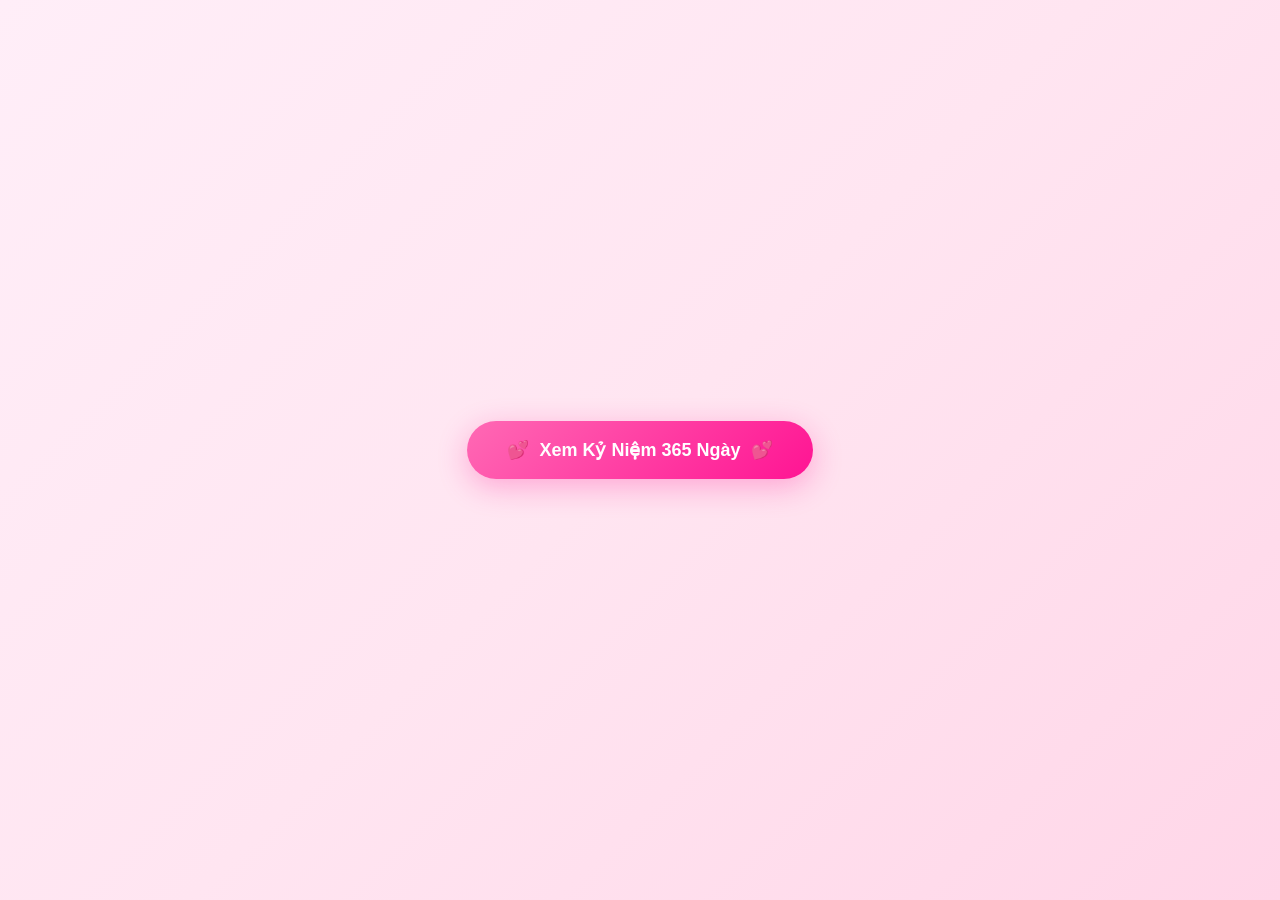
==== commit 4ecf9a9f: "Update 30/12" ====
--- a/card-cp/test.html
+++ b/card-cp/test.html
@@ -1,862 +1,928 @@
 <!DOCTYPE html>
 <html lang="vi">
-  <head>
-    <meta charset="UTF-8">
-    <meta name="viewport"
-      content="width=device-width, initial-scale=1.0, maximum-scale=1.0, user-scalable=no">
-    <title>Dragon ∞ Thảo</title>
-    <link
-      href="https://fonts.googleapis.com/css2?family=Cormorant:wght@300;400;500;600;700&family=Lora:wght@400;500;600&family=Outfit:wght@200;300;400;500&display=swap"
-      rel="stylesheet">
-    <style>
-      * {
-          margin: 0;
-          padding: 0;
-          box-sizing: border-box;
-          -webkit-tap-highlight-color: transparent;
-      }
-
-      :root {
-          --ivory: #FFFFF0;
-          --champagne: #F7E7CE;
-          --taupe: #B8A99A;
-          --sage: #9CAF88;
-          --gold: #C9A961;
-          --charcoal: #3E3E3E;
-          --soft-gray: #F5F5F0;
-      }
-
-      body {
-          font-family: 'Outfit', sans-serif;
-          background: linear-gradient(180deg, var(--ivory) 0%, var(--soft-gray) 100%);
-          color: var(--charcoal);
-          overflow-x: hidden;
-          overflow-y: auto;
-          -webkit-overflow-scrolling: touch;
-      }
-
-      /* Container for snap scrolling */
-      .scroll-container {
-          height: 100vh;
-          overflow-y: scroll;
-          scroll-snap-type: y mandatory;
-          -webkit-overflow-scrolling: touch;
-      }
-
-      .screen {
-          height: 100vh;
-          width: 100vw;
-          scroll-snap-align: start;
-          position: relative;
-          display: flex;
-          flex-direction: column;
-          justify-content: center;
-          align-items: center;
-          padding: 40px 30px;
-      }
-
-      /* Decorative elements */
-      .corner-decor {
-          position: absolute;
-          width: 60px;
-          height: 60px;
-          border: 1px solid var(--taupe);
-          opacity: 0.3;
-      }
-
-      .corner-decor.top-left {
-          top: 20px;
-          left: 20px;
-          border-right: none;
-          border-bottom: none;
-      }
-
-      .corner-decor.top-right {
-          top: 20px;
-          right: 20px;
-          border-left: none;
-          border-bottom: none;
-      }
-
-      .corner-decor.bottom-left {
-          bottom: 20px;
-          left: 20px;
-          border-right: none;
-          border-top: none;
-      }
-
-      .corner-decor.bottom-right {
-          bottom: 20px;
-          right: 20px;
-          border-left: none;
-          border-top: none;
-      }
-
-      /* Screen 1: Hero */
-      .hero-screen {
-          background: linear-gradient(135deg, var(--ivory) 0%, var(--champagne) 100%);
-          justify-content: center;
-      }
-
-      .hero-content {
-          text-align: center;
-          animation: fadeInUp 1.2s ease-out;
-      }
-
-      .hero-monogram {
-          font-family: 'Cormorant', serif;
-          font-size: 7em;
-          font-weight: 300;
-          background: linear-gradient(135deg, var(--gold) 0%, var(--taupe) 100%);
-          -webkit-background-clip: text;
-          -webkit-text-fill-color: transparent;
-          background-clip: text;
-          margin-bottom: 20px;
-          letter-spacing: 0.05em;
-      }
-
-      .hero-names {
-          font-family: 'Lora', serif;
-          font-size: 1.8em;
-          color: var(--charcoal);
-          margin-bottom: 15px;
-          font-weight: 500;
-          letter-spacing: 0.1em;
-      }
-
-      .hero-divider {
-          width: 80px;
-          height: 1px;
-          background: linear-gradient(to right, transparent, var(--gold), transparent);
-          margin: 20px auto;
-      }
-
-      .hero-date {
-          font-size: 0.9em;
-          color: var(--taupe);
-          letter-spacing: 0.2em;
-          text-transform: uppercase;
-          font-weight: 300;
-      }
-
-      .scroll-hint {
-          position: absolute;
-          bottom: 30px;
-          font-size: 0.75em;
-          color: var(--taupe);
-          letter-spacing: 0.15em;
-          animation: bounce 2s infinite;
-      }
-
-      @keyframes bounce {
-          0%, 100% { transform: translateY(0); }
-          50% { transform: translateY(-10px); }
-      }
-
-      /* Screen 2: Main Photo */
-      .photo-screen {
-          background: var(--ivory);
-      }
-
-      .photo-frame {
-          width: 100%;
-          max-width: 350px;
-          aspect-ratio: 3/4;
-          background: white;
-          padding: 15px;
-          box-shadow: 
-              0 4px 20px rgba(0, 0, 0, 0.08),
-              0 8px 40px rgba(0, 0, 0, 0.05);
-          position: relative;
-          animation: fadeIn 1s ease-out;
-      }
-
-      .photo-inner {
-          width: 100%;
-          height: 100%;
-          background: linear-gradient(135deg, var(--champagne) 0%, var(--soft-gray) 100%);
-          position: relative;
-          overflow: hidden;
-      }
-
-      .photo-content {
-          width: 100%;
-          height: 100%;
-          display: flex;
-          flex-direction: column;
-          justify-content: center;
-          align-items: center;
-          text-align: center;
-          padding: 30px;
-      }
-
-      .photo-emoji {
-          font-size: 5em;
-          margin-bottom: 20px;
-      }
-
-      .photo-title {
-          font-family: 'Lora', serif;
-          font-size: 1.5em;
-          color: var(--charcoal);
-          margin-bottom: 10px;
-      }
-
-      .photo-subtitle {
-          font-size: 0.9em;
-          color: var(--taupe);
-          letter-spacing: 0.1em;
-      }
-
-      .nav-dots {
-          display: flex;
-          gap: 10px;
-          margin-top: 25px;
-      }
-
-      .dot {
-          width: 8px;
-          height: 8px;
-          border-radius: 50%;
-          background: var(--taupe);
-          opacity: 0.3;
-          transition: all 0.3s ease;
-      }
-
-      .dot.active {
-          opacity: 1;
-          background: var(--gold);
-          transform: scale(1.3);
-      }
-
-      /* Screen 3: Profiles */
-      .profiles-screen {
-          background: linear-gradient(180deg, var(--soft-gray) 0%, var(--ivory) 100%);
-          padding-top: 60px;
-          padding-bottom: 60px;
-      }
-
-      .profile-container {
-          width: 100%;
-          max-width: 320px;
-      }
-
-      .profile {
-          background: white;
-          padding: 30px 25px;
-          margin-bottom: 25px;
-          box-shadow: 0 4px 15px rgba(0, 0, 0, 0.06);
-          position: relative;
-          animation: slideIn 0.8s ease-out;
-      }
-
-      .profile::before {
-          content: '';
-          position: absolute;
-          top: 0;
-          left: 0;
-          right: 0;
-          height: 3px;
-          background: linear-gradient(to right, var(--gold), var(--sage));
-      }
-
-      .avatar-wrapper {
-          width: 100px;
-          height: 100px;
-          margin: 0 auto 20px;
-          border-radius: 50%;
-          padding: 4px;
-          background: linear-gradient(135deg, var(--gold), var(--sage));
-      }
-
-      .avatar {
-          width: 100%;
-          height: 100%;
-          border-radius: 50%;
-          background: linear-gradient(135deg, var(--champagne), var(--soft-gray));
-          display: flex;
-          align-items: center;
-          justify-content: center;
-          font-size: 3em;
-      }
-
-      .profile-name {
-          font-family: 'Lora', serif;
-          font-size: 1.5em;
-          color: var(--charcoal);
-          text-align: center;
-          margin-bottom: 8px;
-      }
-
-      .profile-info {
-          text-align: center;
-          font-size: 0.85em;
-          color: var(--taupe);
-          letter-spacing: 0.1em;
-          margin-bottom: 15px;
-      }
-
-      .profile-quote {
-          text-align: center;
-          font-style: italic;
-          font-size: 0.9em;
-          color: var(--charcoal);
-          line-height: 1.6;
-          padding-top: 15px;
-          border-top: 1px solid rgba(184, 169, 154, 0.2);
-      }
-
-      .heart-separator {
-          text-align: center;
-          font-size: 1.5em;
-          color: var(--gold);
-          margin: 10px 0;
-      }
-
-      /* Screen 4: Stats */
-      .stats-screen {
-          background: var(--ivory);
-      }
-
-      .stats-title {
-          font-family: 'Lora', serif;
-          font-size: 2em;
-          color: var(--charcoal);
-          text-align: center;
-          margin-bottom: 40px;
-          font-weight: 500;
-      }
-
-      .stats-grid {
-          display: grid;
-          grid-template-columns: repeat(2, 1fr);
-          gap: 20px;
-          width: 100%;
-          max-width: 340px;
-      }
-
-      .stat-card {
-          background: white;
-          padding: 30px 20px;
-          text-align: center;
-          box-shadow: 0 4px 15px rgba(0, 0, 0, 0.06);
-          transition: transform 0.3s ease;
-      }
-
-      .stat-card:active {
-          transform: scale(0.95);
-      }
-
-      .stat-icon {
-          font-size: 2.5em;
-          margin-bottom: 15px;
-      }
-
-      .stat-number {
-          font-family: 'Lora', serif;
-          font-size: 2.5em;
-          color: var(--gold);
-          font-weight: 600;
-          margin-bottom: 8px;
-      }
-
-      .stat-label {
-          font-size: 0.8em;
-          color: var(--taupe);
-          letter-spacing: 0.1em;
-          text-transform: uppercase;
-      }
-
-      /* Screen 5: Timeline */
-      .timeline-screen {
-          background: linear-gradient(180deg, var(--soft-gray) 0%, var(--champagne) 100%);
-          justify-content: flex-start;
-          padding-top: 50px;
-          padding-bottom: 50px;
-      }
-
-      .timeline-title {
-          font-family: 'Lora', serif;
-          font-size: 2em;
-          color: var(--charcoal);
-          text-align: center;
-          margin-bottom: 40px;
-          font-weight: 500;
-      }
-
-      .timeline-wrapper {
-          width: 100%;
-          max-width: 320px;
-          overflow-y: auto;
-          max-height: calc(100vh - 180px);
-          padding-right: 10px;
-      }
-
-      .timeline-item {
-          position: relative;
-          padding-left: 35px;
-          padding-bottom: 35px;
-      }
-
-      .timeline-item::before {
-          content: '';
-          position: absolute;
-          left: 8px;
-          top: 8px;
-          bottom: -10px;
-          width: 1px;
-          background: linear-gradient(to bottom, var(--gold), transparent);
-      }
-
-      .timeline-item:last-child::before {
-          display: none;
-      }
-
-      .timeline-dot {
-          position: absolute;
-          left: 0;
-          top: 0;
-          width: 16px;
-          height: 16px;
-          background: var(--gold);
-          border-radius: 50%;
-          box-shadow: 0 0 0 4px white, 0 0 0 5px var(--gold);
-      }
-
-      .timeline-content {
-          background: white;
-          padding: 20px;
-          box-shadow: 0 3px 12px rgba(0, 0, 0, 0.06);
-      }
-
-      .timeline-date {
-          font-family: 'Lora', serif;
-          font-size: 0.95em;
-          color: var(--gold);
-          margin-bottom: 10px;
-          font-weight: 600;
-      }
-
-      .timeline-text {
-          font-size: 0.9em;
-          line-height: 1.6;
-          color: var(--charcoal);
-      }
-
-      /* Screen 6: Closing */
-      .closing-screen {
-          background: linear-gradient(135deg, var(--champagne) 0%, var(--ivory) 100%);
-      }
-
-      .closing-content {
-          text-align: center;
-          animation: fadeIn 1.5s ease-out;
-      }
-
-      .closing-quote {
-          font-family: 'Lora', serif;
-          font-size: 1.5em;
-          color: var(--charcoal);
-          line-height: 1.6;
-          margin-bottom: 30px;
-          font-style: italic;
-          font-weight: 400;
-      }
-
-      .closing-names {
-          font-family: 'Cormorant', serif;
-          font-size: 2.5em;
-          background: linear-gradient(135deg, var(--gold) 0%, var(--sage) 100%);
-          -webkit-background-clip: text;
-          -webkit-text-fill-color: transparent;
-          background-clip: text;
-          margin-bottom: 15px;
-          font-weight: 500;
-      }
-
-      .closing-symbol {
-          font-size: 2em;
-          color: var(--gold);
-      }
-
-      /* Animations */
-      @keyframes fadeIn {
-          from { opacity: 0; }
-          to { opacity: 1; }
-      }
-
-      @keyframes fadeInUp {
-          from {
-              opacity: 0;
-              transform: translateY(30px);
-          }
-          to {
-              opacity: 1;
-              transform: translateY(0);
-          }
-      }
-
-      @keyframes slideIn {
-          from {
-              opacity: 0;
-              transform: translateX(-20px);
-          }
-          to {
-              opacity: 1;
-              transform: translateX(0);
-          }
-      }
-
-      /* Progress indicator */
-      .progress-bar {
-          position: fixed;
-          top: 0;
-          left: 0;
-          height: 3px;
-          background: linear-gradient(to right, var(--gold), var(--sage));
-          z-index: 100;
-          transition: width 0.3s ease;
-      }
-
-      /* Photo gallery navigation */
-      .photo-nav {
-          display: flex;
-          justify-content: space-between;
-          align-items: center;
-          width: 100%;
-          max-width: 350px;
-          margin-top: 20px;
-      }
-
-      .nav-btn {
-          width: 45px;
-          height: 45px;
-          border: 1px solid var(--taupe);
-          background: white;
-          border-radius: 50%;
-          display: flex;
-          align-items: center;
-          justify-content: center;
-          font-size: 1.2em;
-          color: var(--charcoal);
-          cursor: pointer;
-          transition: all 0.3s ease;
-          -webkit-tap-highlight-color: transparent;
-      }
-
-      .nav-btn:active {
-          transform: scale(0.9);
-          background: var(--soft-gray);
-      }
-  </style>
-  </head>
-  <body>
-    <!-- Progress indicator -->
-    <div class="progress-bar" id="progressBar"></div>
-
-    <!-- Main scroll container -->
-    <div class="scroll-container" id="scrollContainer">
-
-      <!-- Screen 1: Hero -->
-      <section class="screen hero-screen">
-        <div class="corner-decor top-left"></div>
-        <div class="corner-decor top-right"></div>
-
-        <div class="hero-content">
-          <div class="hero-monogram">D & T</div>
-          <div class="hero-names">Dragon & Thảo</div>
-          <div class="hero-divider"></div>
-          <div class="hero-date">Since March 15, 2023</div>
+    <head>
+        <meta charset="UTF-8">
+        <meta name="viewport" content="width=device-width, initial-scale=1.0">
+        <title>Romantic Timeline - 365 Days</title>
+        <style>
+        * {
+            margin: 0;
+            padding: 0;
+            box-sizing: border-box;
+        }
+
+        body {
+            font-family: 'Segoe UI', Tahoma, Geneva, Verdana, sans-serif;
+            background: linear-gradient(135deg, #ffeef8 0%, #ffe5f1 50%, #ffd6e8 100%);
+            min-height: 100vh;
+            display: flex;
+            align-items: center;
+            justify-content: center;
+            padding: 20px;
+        }
+
+        /* Button to open popup */
+        .open-button {
+            padding: 18px 40px;
+            font-size: 18px;
+            font-weight: 600;
+            color: white;
+            background: linear-gradient(135deg, #ff69b4, #ff1493);
+            border: none;
+            border-radius: 50px;
+            cursor: pointer;
+            box-shadow: 0 8px 30px rgba(255, 20, 147, 0.3);
+            transition: all 0.3s ease;
+            position: relative;
+            overflow: hidden;
+        }
+
+        .open-button:before {
+            content: '';
+            position: absolute;
+            top: 50%;
+            left: 50%;
+            width: 0;
+            height: 0;
+            border-radius: 50%;
+            background: rgba(255, 255, 255, 0.3);
+            transform: translate(-50%, -50%);
+            transition: width 0.6s, height 0.6s;
+        }
+
+        .open-button:hover:before {
+            width: 300px;
+            height: 300px;
+        }
+
+        .open-button:hover {
+            transform: translateY(-3px);
+            box-shadow: 0 12px 40px rgba(255, 20, 147, 0.4);
+        }
+
+        .open-button:active {
+            transform: translateY(-1px);
+        }
+
+        .button-text {
+            position: relative;
+            z-index: 1;
+            display: flex;
+            align-items: center;
+            gap: 10px;
+        }
+
+        /* Modal Overlay */
+        .modal-overlay {
+            position: fixed;
+            top: 0;
+            left: 0;
+            right: 0;
+            bottom: 0;
+            background: rgba(0, 0, 0, 0.6);
+            backdrop-filter: blur(5px);
+            display: none;
+            align-items: center;
+            justify-content: center;
+            z-index: 1000;
+            opacity: 0;
+            transition: opacity 0.3s ease;
+        }
+
+        .modal-overlay.active {
+            display: flex;
+            opacity: 1;
+        }
+
+        /* Close button */
+        .close-button {
+            position: absolute;
+            top: 15px;
+            right: 15px;
+            width: 35px;
+            height: 35px;
+            background: rgba(255, 105, 180, 0.1);
+            border: 2px solid rgba(255, 105, 180, 0.3);
+            border-radius: 50%;
+            cursor: pointer;
+            display: flex;
+            align-items: center;
+            justify-content: center;
+            font-size: 20px;
+            color: #ff69b4;
+            transition: all 0.3s ease;
+            z-index: 10;
+        }
+
+        .close-button:hover {
+            background: rgba(255, 105, 180, 0.2);
+            transform: rotate(90deg);
+        }
+
+        .container {
+            width: 100%;
+            height: 90vh;
+            overflow: auto;
+            max-width: 360px;
+            background: white;
+            border-radius: 30px;
+            padding: 35px 25px;
+            box-shadow: 0 20px 60px rgba(255, 105, 180, 0.15);
+            position: relative;
+            overflow: hidden;
+            transform: scale(0.7);
+            opacity: 0;
+            transition: all 0.4s cubic-bezier(0.68, -0.55, 0.265, 1.55);
+        }
+
+        .modal-overlay.active .container {
+            transform: scale(1);
+            opacity: 1;
+        }
+
+        /* Decorative hearts floating */
+        .heart-float {
+            position: absolute;
+            font-size: 20px;
+            opacity: 0;
+            animation: floatUp 4s infinite ease-in-out;
+        }
+
+        .heart-float:nth-child(1) {
+            left: 10%;
+            animation-delay: 0s;
+        }
+
+        .heart-float:nth-child(2) {
+            left: 30%;
+            animation-delay: 1s;
+        }
+
+        .heart-float:nth-child(3) {
+            left: 50%;
+            animation-delay: 2s;
+        }
+
+        .heart-float:nth-child(4) {
+            left: 70%;
+            animation-delay: 1.5s;
+        }
+
+        .heart-float:nth-child(5) {
+              left: 10%;
+                animation-delay: 0s;
+        }
+
+        @keyframes floatUp {
+            0% {
+                bottom: -50px;
+                opacity: 0;
+                transform: translateY(0) rotate(0deg);
+            }
+            50% {
+                opacity: 0.6;
+            }
+            100% {
+                bottom: 100%;
+                opacity: 0;
+                transform: translateY(-20px) rotate(360deg);
+            }
+        }
+
+        /* Header with date */
+        .header {
+            text-align: center;
+            margin-bottom: 25px;
+            position: relative;
+            z-index: 1;
+        }
+
+        .date-display {
+            font-size: 16px;
+            color: #ff69b4;
+            font-weight: 600;
+            display: flex;
+            align-items: center;
+            justify-content: center;
+            gap: 10px;
+            margin-bottom: 8px;
+            opacity: 0;
+        }
+
+        .modal-overlay.active .date-display {
+            animation: fadeInDown 0.8s ease-out 0.4s forwards;
+        }
+
+        .heart-divider {
+            font-size: 18px;
+            animation: pulse 1.5s infinite;
+        }
+
+        @keyframes pulse {
+            0%, 100% {
+                transform: scale(1);
+            }
+            50% {
+                transform: scale(1.2);
+            }
+        }
+
+        .title {
+            font-size: 15px;
+            color: #666;
+            font-weight: 400;
+            opacity: 0;
+        }
+
+        .modal-overlay.active .title {
+            animation: fadeInDown 0.8s ease-out 0.6s forwards;
+        }
+
+        /* Main counter */
+        .counter-section {
+            text-align: center;
+            margin: 30px 0;
+            opacity: 0;
+        }
+
+        .modal-overlay.active .counter-section {
+            animation: fadeInUp 1s ease-out 0.7s forwards;
+        }
+
+        .days-counter {
+            font-size: 72px;
+            font-weight: 700;
+            background: linear-gradient(135deg, #ff69b4, #ff1493, #ff69b4);
+            background-size: 200% 200%;
+            -webkit-background-clip: text;
+            -webkit-text-fill-color: transparent;
+            background-clip: text;
+            line-height: 1;
+            margin-bottom: 10px;
+        }
+
+        .modal-overlay.active .days-counter {
+            animation: gradientShift 3s ease infinite, countUp 2s ease-out 0.7s backwards;
+        }
+
+        @keyframes gradientShift {
+            0%, 100% {
+                background-position: 0% 50%;
+            }
+            50% {
+                background-position: 100% 50%;
+            }
+        }
+
+        @keyframes countUp {
+            from {
+                opacity: 0;
+                transform: scale(0.5);
+            }
+            to {
+                opacity: 1;
+                transform: scale(1);
+            }
+        }
+
+        .days-label {
+            font-size: 18px;
+            color: #ff69b4;
+            font-weight: 600;
+            letter-spacing: 1px;
+        }
+
+        /* Stats Section - Elegant Horizontal Design */
+        .stats-wrapper {
+            margin: 25px 0 15px 0;
+            opacity: 0;
+        }
+
+        .modal-overlay.active .stats-wrapper {
+            animation: fadeInUp 1s ease-out 0.9s forwards;
+        }
+
+        .stats-container {
+            background: linear-gradient(135deg, rgba(255, 182, 193, 0.15), rgba(255, 240, 245, 0.3));
+            border-radius: 25px;
+            padding: 20px 15px;
+            backdrop-filter: blur(10px);
+            border: 2px solid rgba(255, 105, 180, 0.1);
+            box-shadow: 0 8px 32px rgba(255, 105, 180, 0.08);
+        }
+
+        .stats-row {
+            display: flex;
+            justify-content: space-between;
+            align-items: center;
+            gap: 8px;
+        }
+
+        .stat-item {
+            flex: 1;
+            text-align: center;
+            position: relative;
+            padding: 8px 0;
+            opacity: 0;
+        }
+
+        .modal-overlay.active .stat-item:nth-child(1) {
+            animation: slideInStat 0.6s ease-out 1.1s forwards;
+        }
+
+        .modal-overlay.active .stat-item:nth-child(2) {
+            animation: slideInStat 0.6s ease-out 1.3s forwards;
+        }
+
+        .modal-overlay.active .stat-item:nth-child(3) {
+            animation: slideInStat 0.6s ease-out 1.5s forwards;
+        }
+
+        .modal-overlay.active .stat-item:nth-child(4) {
+            animation: slideInStat 0.6s ease-out 1.7s forwards;
+        }
+
+        @keyframes slideInStat {
+            from {
+                opacity: 0;
+                transform: translateY(15px);
+            }
+            to {
+                opacity: 1;
+                transform: translateY(0);
+            }
+        }
+
+        .stat-item:not(:last-child):after {
+            content: '';
+            position: absolute;
+            right: -4px;
+            top: 50%;
+            transform: translateY(-50%);
+            width: 1px;
+            height: 40px;
+            background: linear-gradient(to bottom, transparent, rgba(255, 105, 180, 0.3), transparent);
+        }
+
+        .stat-value {
+            font-size: 26px;
+            font-weight: 700;
+            background: linear-gradient(135deg, #ff69b4, #ff1493, #ff69b4);
+            background-size: 200% 200%;
+            -webkit-background-clip: text;
+            -webkit-text-fill-color: transparent;
+            background-clip: text;
+            animation: gradientShift 3s ease infinite;
+            display: block;
+            margin-bottom: 3px;
+            line-height: 1;
+        }
+
+        .stat-label-new {
+            font-size: 11px;
+            color: #999;
+            font-weight: 500;
+            text-transform: uppercase;
+            letter-spacing: 0.5px;
+            display: block;
+        }
+
+        .stat-icon-new {
+            font-size: 16px;
+            display: block;
+            margin-bottom: 4px;
+            opacity: 0.7;
+        }
+
+        /* Quote */
+        .quote {
+            text-align: center;
+            font-size: 15px;
+            color: #888;
+            font-style: italic;
+            margin: 20px 0 25px 0;
+            padding: 0 10px;
+            position: relative;
+            opacity: 0;
+        }
+
+        .modal-overlay.active .quote {
+            animation: fadeIn 1s ease-out 0.8s forwards;
+        }
+
+        .quote:before,
+        .quote:after {
+            content: '"';
+            font-size: 24px;
+            color: #ffb6c1;
+            font-weight: bold;
+        }
+
+        /* Timeline - Redesigned */
+        .timeline {
+            position: relative;
+            padding: 30px 0 20px 0;
+            margin-top: 10px;
+        }
+
+        .timeline-header {
+            text-align: center;
+            margin-bottom: 25px;
+            opacity: 0;
+        }
+
+        .modal-overlay.active .timeline-header {
+            animation: fadeIn 1s ease-out 1.2s forwards;
+        }
+
+        .timeline-title {
+            font-size: 16px;
+            font-weight: 600;
+            color: #ff69b4;
+            margin-bottom: 8px;
+            display: flex;
+            align-items: center;
+            justify-content: center;
+            gap: 8px;
+        }
+
+        .timeline-subtitle {
+            font-size: 13px;
+            color: #999;
+        }
+
+        .timeline:before {
+            content: '';
+            position: absolute;
+            left: 50%;
+            top: 60px;
+            bottom: 0;
+            width: 3px;
+            background: linear-gradient(to bottom, #ffb6c1, #ff69b4, #ff1493);
+            transform: translateX(-50%);
+            height: 0;
+        }
+
+        .modal-overlay.active .timeline:before {
+            animation: growLine 2s ease-out 1.4s forwards;
+        }
+
+        @keyframes growLine {
+            from {
+                height: 0;
+            }
+            to {
+                height: calc(100% - 60px);
+            }
+        }
+
+        .timeline-item {
+            position: relative;
+            margin-bottom: 35px;
+            opacity: 0;
+        }
+
+        .modal-overlay.active .timeline-item:nth-child(2) {
+            animation: slideIn 0.6s ease-out 1.6s forwards;
+        }
+
+        .modal-overlay.active .timeline-item:nth-child(3) {
+            animation: slideIn 0.6s ease-out 1.8s forwards;
+        }
+
+        .modal-overlay.active .timeline-item:nth-child(4) {
+            animation: slideIn 0.6s ease-out 2s forwards;
+        }
+
+        .modal-overlay.active .timeline-item:nth-child(5) {
+            animation: slideIn 0.6s ease-out 2.2s forwards;
+        }
+
+        @keyframes slideIn {
+            from {
+                opacity: 0;
+                transform: translateY(20px);
+            }
+            to {
+                opacity: 1;
+                transform: translateY(0);
+            }
+        }
+
+        .timeline-item.left .timeline-content {
+            margin-right: 55%;
+            text-align: right;
+        }
+
+        .timeline-item.right .timeline-content {
+            margin-left: 55%;
+            text-align: left;
+        }
+
+        .timeline-dot {
+            position: absolute;
+            left: 50%;
+            top: 5px;
+            width: 16px;
+            height: 16px;
+            background: white;
+            border: 3px solid #ff69b4;
+            border-radius: 50%;
+            transform: translateX(-50%);
+            z-index: 2;
+            animation: dotPulse 2s infinite;
+        }
+
+        @keyframes dotPulse {
+            0%, 100% {
+                box-shadow: 0 0 0 0 rgba(255, 105, 180, 0.7);
+            }
+            50% {
+                box-shadow: 0 0 0 8px rgba(255, 105, 180, 0);
+            }
+        }
+
+        .timeline-content {
+            background: linear-gradient(135deg, #fff5f8, #ffffff);
+            padding: 15px 18px;
+            border-radius: 18px;
+            box-shadow: 0 4px 15px rgba(255, 105, 180, 0.1);
+            transition: all 0.3s ease;
+        }
+
+        .timeline-content:hover {
+            transform: translateY(-3px);
+            box-shadow: 0 8px 25px rgba(255, 105, 180, 0.2);
+        }
+
+        .timeline-date {
+            font-size: 13px;
+            color: #ff69b4;
+            font-weight: 600;
+            margin-bottom: 5px;
+            display: flex;
+            align-items: center;
+            gap: 6px;
+        }
+
+        .timeline-item.right .timeline-date {
+            justify-content: flex-start;
+        }
+
+        .timeline-item.left .timeline-date {
+            justify-content: flex-end;
+        }
+
+        .timeline-text {
+            font-size: 14px;
+            color: #555;
+            line-height: 1.5;
+        }
+
+        /* Bottom decoration - Redesigned */
+        .bottom-decoration {
+            text-align: center;
+            margin-top: 30px;
+            padding-top: 20px;
+            border-top: 2px dashed rgba(255, 105, 180, 0.2);
+            opacity: 0;
+        }
+
+        .modal-overlay.active .bottom-decoration {
+            animation: fadeIn 1s ease-out 2.4s forwards;
+        }
+
+        .couple-names {
+            display: flex;
+            align-items: center;
+            justify-content: center;
+            gap: 15px;
+            margin-bottom: 12px;
+        }
+
+        .name-tag {
+            font-size: 15px;
+            font-weight: 600;
+            color: #ff69b4;
+            padding: 8px 16px;
+            background: linear-gradient(135deg, rgba(255, 182, 193, 0.2), rgba(255, 240, 245, 0.3));
+            border-radius: 20px;
+            border: 1.5px solid rgba(255, 105, 180, 0.2);
+        }
+
+        .heart-connector {
+            font-size: 20px;
+            animation: heartBeat 1.5s infinite;
+        }
+
+        @keyframes heartBeat {
+            0%, 100% {
+                transform: scale(1);
+            }
+            25% {
+                transform: scale(1.2);
+            }
+            50% {
+                transform: scale(1);
+            }
+        }
+
+        .forever-text {
+            font-size: 13px;
+            color: #999;
+            font-style: italic;
+            margin-top: 10px;
+        }
+
+        @keyframes fadeIn {
+            from {
+                opacity: 0;
+            }
+            to {
+                opacity: 1;
+            }
+        }
+
+        @keyframes fadeInDown {
+            from {
+                opacity: 0;
+                transform: translateY(-20px);
+            }
+            to {
+                opacity: 1;
+                transform: translateY(0);
+            }
+        }
+
+        @keyframes fadeInUp {
+            from {
+                opacity: 0;
+                transform: translateY(20px);
+            }
+            to {
+                opacity: 1;
+                transform: translateY(0);
+            }
+        }
+
+    </style>
+    </head>
+    <body>
+        <!-- Open Button -->
+        <button class="open-button" id="openModal">
+            <span class="button-text">
+                <span>💕</span>
+                <span>Xem Kỷ Niệm 365 Ngày</span>
+                <span>💕</span>
+            </span>
+        </button>
+
+        <!-- Memory -->
+        <div class="modal-overlay" id="modalOverlay">
+            <div class="container">
+                <!-- Close Button -->
+                <div class="close-button" id="closeModal">✕</div>
+
+                <!-- Floating hearts -->
+                <div class="heart-float">💕</div>
+                <div class="heart-float">💖</div>
+                <div class="heart-float">💗</div>
+                <div class="heart-float">💕</div>
+                <div class="heart-float">💖</div>
+
+                <!-- Sparkles -->
+                <div class="sparkle"></div>
+                <div class="sparkle"></div>
+                <div class="sparkle"></div>
+                <div class="sparkle"></div>
+
+                <!-- Header -->
+                <div class="header">
+                    <div class="date-display">
+                        <span id="currentDate">20/12/2024</span>
+                        <span class="heart-divider">💕</span>
+                        <span>Hôm nay</span>
+                    </div>
+                    <div class="title">365 ngày yêu thương</div>
+                </div>
+
+                <!-- Counter -->
+                <div class="counter-section">
+                    <div class="days-counter" id="daysCounter">0</div>
+                    <div class="days-label">ngày bên nhau</div>
+                </div>
+
+                <!-- Quote -->
+                <div class="quote">
+                    Mỗi ngày là một kỷ niệm
+                </div>
+
+                <!-- Stats Section - Elegant Horizontal -->
+                <div class="stats-wrapper">
+                    <div class="stats-container">
+                        <div class="stats-row">
+                            <div class="stat-item">
+                                <span class="stat-icon-new">⏰</span>
+                                <span class="stat-value"
+                                    id="hoursCounter">0</span>
+                                <span class="stat-label-new">Giờ</span>
+                            </div>
+                            <div class="stat-item">
+                                <span class="stat-icon-new">📅</span>
+                                <span class="stat-value"
+                                    id="weeksCounter">0</span>
+                                <span class="stat-label-new">Tuần</span>
+                            </div>
+                            <div class="stat-item">
+                                <span class="stat-icon-new">🌙</span>
+                                <span class="stat-value"
+                                    id="monthsCounter">0</span>
+                                <span class="stat-label-new">Tháng</span>
+                            </div>
+                            <div class="stat-item">
+                                <span class="stat-icon-new">✨</span>
+                                <span class="stat-value"
+                                    id="yearsCounter">0</span>
+                                <span class="stat-label-new">Năm</span>
+                            </div>
+                        </div>
+                    </div>
+                </div>
+
+                <!-- Timeline -->
+                <div class="timeline">
+                    <div class="timeline-header">
+                        <div class="timeline-title">
+                            <span>💕</span>
+                            <span>Hành Trình Yêu Thương</span>
+                            <span>💕</span>
+                        </div>
+                        <div class="timeline-subtitle">Những mốc đáng nhớ của
+                            chúng ta</div>
+                    </div>
+
+                    <div class="timeline-item left">
+                        <div class="timeline-dot"></div>
+                        <div class="timeline-content">
+                            <div class="timeline-date">
+                                <span>🌸</span>
+                                <span>Ngày đầu tiên</span>
+                            </div>
+                            <div class="timeline-text">Ngày chúng ta bắt
+                                đầu</div>
+                        </div>
+                    </div>
+
+                    <div class="timeline-item right">
+                        <div class="timeline-dot"></div>
+                        <div class="timeline-content">
+                            <div class="timeline-date">
+                                <span>💝</span>
+                                <span>Kỷ niệm 100 ngày</span>
+                            </div>
+                            <div class="timeline-text">Tình yêu ngày càng sâu
+                                đậm</div>
+                        </div>
+                    </div>
+
+                    <div class="timeline-item left">
+                        <div class="timeline-dot"></div>
+                        <div class="timeline-content">
+                            <div class="timeline-date">
+                                <span>🎂</span>
+                                <span>200 ngày</span>
+                            </div>
+                            <div class="timeline-text">Những phút giây ngọt
+                                ngào</div>
+                        </div>
+                    </div>
+
+                    <div class="timeline-item right">
+                        <div class="timeline-dot"></div>
+                        <div class="timeline-content">
+                            <div class="timeline-date">
+                                <span>💕</span>
+                                <span>Hôm nay - 365 ngày</span>
+                            </div>
+                            <div class="timeline-text">Và sẽ còn mãi
+                                mãi...</div>
+                        </div>
+                    </div>
+                </div>
+
+                <!-- Bottom decoration - Redesigned -->
+                <div class="bottom-decoration">
+                    <div class="couple-names">
+                        <div class="name-tag">Dragon Boy</div>
+                        <div class="heart-connector">💖</div>
+                        <div class="name-tag">Thảo Girl</div>
+                    </div>
+                    <div class="forever-text">Forever & Always ∞</div>
+                </div>
+            </div>
+            <!-- End Memory -->
         </div>
 
-        <div class="scroll-hint">↓ VUỐT LÊN</div>
-
-        <div class="corner-decor bottom-left"></div>
-        <div class="corner-decor bottom-right"></div>
-      </section>
-
-      <!-- Screen 2: Main Photo -->
-      <section class="screen photo-screen">
-        <div class="corner-decor top-left"></div>
-        <div class="corner-decor top-right"></div>
-
-        <div class="photo-frame">
-          <div class="photo-inner" id="photoContent">
-            <div class="photo-content">
-              <div class="photo-emoji">🍂</div>
-              <div class="photo-title">Mùa Thu</div>
-              <div class="photo-subtitle">CỦA CHÚNG MÌNH</div>
-            </div>
-          </div>
-        </div>
-
-        <div class="photo-nav">
-          <button class="nav-btn" onclick="prevPhoto()">←</button>
-          <div class="nav-dots">
-            <div class="dot active" data-index="0"></div>
-            <div class="dot" data-index="1"></div>
-            <div class="dot" data-index="2"></div>
-            <div class="dot" data-index="3"></div>
-            <div class="dot" data-index="4"></div>
-          </div>
-          <button class="nav-btn" onclick="nextPhoto()">→</button>
-        </div>
-        <div class="corner-decor bottom-left"></div>
-        <div class="corner-decor bottom-right"></div>
-      </section>
-
-      <!-- Screen 3: Profiles -->
-      <section class="screen profiles-screen">
-        <div class="profile-container">
-          <div class="profile">
-            <div class="avatar-wrapper">
-              <div class="avatar">👨</div>
-            </div>
-            <div class="profile-name">Dragon Boy</div>
-            <div class="profile-info">24 • BẠCH DƯƠNG</div>
-            <div class="profile-quote">
-              "Em là điều kỳ diệu nhất<br>trong đời anh"
-            </div>
-          </div>
-
-          <div class="heart-separator">♥</div>
-
-          <div class="profile">
-            <div class="avatar-wrapper">
-              <div class="avatar">👩</div>
-            </div>
-            <div class="profile-name">Thảo Girl</div>
-            <div class="profile-info">24 • BẠCH DƯƠNG</div>
-            <div class="profile-quote">
-              "Anh là tất cả những gì<br>em cần trong cuộc đời
-              này"
-            </div>
-          </div>
-        </div>
-      </section>
-
-      <!-- Screen 4: Stats -->
-      <section class="screen stats-screen">
-        <div class="corner-decor top-left"></div>
-        <div class="corner-decor top-right"></div>
-
-        <h2 class="stats-title">Hành Trình</h2>
-
-        <div class="stats-grid">
-          <div class="stat-card">
-            <div class="stat-icon">💕</div>
-            <div class="stat-number" id="daysCounter">650</div>
-            <div class="stat-label">Ngày</div>
-          </div>
-          <div class="stat-card">
-            <div class="stat-icon">📸</div>
-            <div class="stat-number">1,247</div>
-            <div class="stat-label">Kỷ Niệm</div>
-          </div>
-          <div class="stat-card">
-            <div class="stat-icon">✈️</div>
-            <div class="stat-number">8</div>
-            <div class="stat-label">Chuyến Đi</div>
-          </div>
-          <div class="stat-card">
-            <div class="stat-icon">💝</div>
-            <div class="stat-number">∞</div>
-            <div class="stat-label">Yêu Thương</div>
-          </div>
-        </div>
-
-        <div class="corner-decor bottom-left"></div>
-        <div class="corner-decor bottom-right"></div>
-      </section>
-
-      <!-- Screen 5: Timeline -->
-      <section class="screen timeline-screen">
-        <h2 class="timeline-title">Dấu Mốc</h2>
-
-        <div class="timeline-wrapper">
-          <div class="timeline-item">
-            <div class="timeline-dot"></div>
-            <div class="timeline-content">
-              <div class="timeline-date">15 Tháng 3, 2023</div>
-              <div class="timeline-text">
-                Lần đầu chúng mình gặp nhau. Một buổi chiều nắng
-                ấm, ánh mắt đầu tiên đã làm tim chúng mình rung
-                động.
-              </div>
-            </div>
-          </div>
-
-          <div class="timeline-item">
-            <div class="timeline-dot"></div>
-            <div class="timeline-content">
-              <div class="timeline-date">20 Tháng 6, 2023</div>
-              <div class="timeline-text">
-                Chuyến đi biển đầu tiên. Cùng nhau ngắm hoàng
-                hôn và hứa sẽ luôn ở bên nhau.
-              </div>
-            </div>
-          </div>
-
-          <div class="timeline-item">
-            <div class="timeline-dot"></div>
-            <div class="timeline-content">
-              <div class="timeline-date">10 Tháng 9, 2023</div>
-              <div class="timeline-text">
-                Mùa thu lá vàng rơi. Tình yêu của chúng mình
-                ngày càng thêm sâu đậm với mỗi khoảnh khắc bên
-                nhau.
-              </div>
-            </div>
-          </div>
-
-          <div class="timeline-item">
-            <div class="timeline-dot"></div>
-            <div class="timeline-content">
-              <div class="timeline-date">25 Tháng 12, 2023</div>
-              <div class="timeline-text">
-                Giáng sinh đầu tiên cùng nhau. Giữa tiết trời
-                lạnh giá, trái tim chúng mình càng thêm ấm áp.
-              </div>
-            </div>
-          </div>
-
-          <div class="timeline-item">
-            <div class="timeline-dot"></div>
-            <div class="timeline-content">
-              <div class="timeline-date">Hôm Nay & Mãi Mãi</div>
-              <div class="timeline-text">
-                Hành trình còn tiếp tục... Với vô vàn kỷ niệm
-                đẹp đang chờ đợi chúng mình ở phía trước.
-              </div>
-            </div>
-          </div>
-        </div>
-      </section>
-
-      <!-- Screen 6: Closing -->
-      <section class="screen closing-screen">
-        <div class="corner-decor top-left"></div>
-        <div class="corner-decor top-right"></div>
-
-        <div class="closing-content">
-          <div class="closing-quote">
-            "Trong muôn vàn con đường,<br>
-            anh chọn con đường có em"
-          </div>
-          <div class="closing-names">Dragon ∞ Thảo</div>
-          <div class="closing-symbol">◆</div>
-        </div>
-
-        <div class="corner-decor bottom-left"></div>
-        <div class="corner-decor bottom-right"></div>
-      </section>
-    </div>
-
-    <script>
-      // Photo gallery data
-      const photos = [
-          { emoji: '🍂', title: 'Mùa Thu', subtitle: 'CỦA CHÚNG MÌNH' },
-          { emoji: '🌸', title: 'Mùa Xuân', subtitle: 'TÌNH YÊU NỞ HOA' },
-          { emoji: '☀️', title: 'Mùa Hè', subtitle: 'ẤM ÁP BÊN NHAU' },
-          { emoji: '❄️', title: 'Mùa Đông', subtitle: 'ẤM LÒNG MÙA ĐÔNG' },
-          { emoji: '💑', title: 'Mọi Lúc', subtitle: 'LUÔN Ở BÊN NHAU' }
-      ];
-
-      let currentPhotoIndex = 0;
-
-      function updatePhoto() {
-          const photo = photos[currentPhotoIndex];
-          document.getElementById('photoContent').innerHTML = `
-              <div class="photo-content">
-                  <div class="photo-emoji">${photo.emoji}</div>
-                  <div class="photo-title">${photo.title}</div>
-                  <div class="photo-subtitle">${photo.subtitle}</div>
-              </div>
-          `;
-
-          // Update dots
-          document.querySelectorAll('.dot').forEach((dot, index) => {
-              dot.classList.toggle('active', index === currentPhotoIndex);
-          });
-      }
-
-      function nextPhoto() {
-          currentPhotoIndex = (currentPhotoIndex + 1) % photos.length;
-          updatePhoto();
-      }
-
-      function prevPhoto() {
-          currentPhotoIndex = (currentPhotoIndex - 1 + photos.length) % photos.length;
-          updatePhoto();
-      }
-
-      // Days counter
-      function updateDaysCounter() {
-          const startDate = new Date('2023-03-15');
-          const today = new Date();
-          const days = Math.floor((today - startDate) / (1000 * 60 * 60 * 24));
-          
-          const counter = document.getElementById('daysCounter');
-          let current = 0;
-          const increment = days / 50;
-          
-          const timer = setInterval(() => {
-              current += increment;
-              if (current >= days) {
-                  counter.textContent = days;
-                  clearInterval(timer);
-              } else {
-                  counter.textContent = Math.floor(current);
-              }
-          }, 30);
-      }
-
-      // Progress bar
-      const scrollContainer = document.getElementById('scrollContainer');
-      const progressBar = document.getElementById('progressBar');
-
-      scrollContainer.addEventListener('scroll', () => {
-          const scrollHeight = scrollContainer.scrollHeight - scrollContainer.clientHeight;
-          const scrollTop = scrollContainer.scrollTop;
-          const progress = (scrollTop / scrollHeight) * 100;
-          progressBar.style.width = progress + '%';
-      });
-
-      // Initialize
-      updateDaysCounter();
-      updatePhoto();
-
-      // Prevent zoom on double tap
-      let lastTouchEnd = 0;
-      document.addEventListener('touchend', (e) => {
-          const now = Date.now();
-          if (now - lastTouchEnd <= 300) {
-              e.preventDefault();
-          }
-          lastTouchEnd = now;
-      }, false);
-
-      // Add swipe gesture for photo navigation
-      let touchStartX = 0;
-      let touchEndX = 0;
-
-      document.querySelector('.photo-screen').addEventListener('touchstart', (e) => {
-          touchStartX = e.changedTouches[0].screenX;
-      }, false);
-
-      document.querySelector('.photo-screen').addEventListener('touchend', (e) => {
-          touchEndX = e.changedTouches[0].screenX;
-          handleSwipe();
-      }, false);
-
-      function handleSwipe() {
-          if (touchEndX < touchStartX - 50) {
-              nextPhoto();
-          }
-          if (touchEndX > touchStartX + 50) {
-              prevPhoto();
-          }
-      }
-  </script>
-  </body>
+        <script>
+        const openModalBtn = document.getElementById('openModal');
+        const closeModalBtn = document.getElementById('closeModal');
+        const modalOverlay = document.getElementById('modalOverlay');
+        let hasAnimated = false;
+
+        // Open modal
+        openModalBtn.addEventListener('click', () => {
+            modalOverlay.classList.add('active');
+            document.body.style.overflow = 'hidden';
+            
+            // Start animations only once when first opened
+            if (!hasAnimated) {
+                setTimeout(() => {
+                    updateDate();
+                    animateAllCounters();
+                    hasAnimated = true;
+                }, 400); // Wait for modal animation to complete
+            }
+        });
+
+        // Close modal
+        closeModalBtn.addEventListener('click', () => {
+            modalOverlay.classList.remove('active');
+            document.body.style.overflow = 'auto';
+        });
+
+        // Close when clicking outside
+        modalOverlay.addEventListener('click', (e) => {
+            if (e.target === modalOverlay) {
+                modalOverlay.classList.remove('active');
+                document.body.style.overflow = 'auto';
+            }
+        });
+
+        // Close with ESC key
+        document.addEventListener('keydown', (e) => {
+            if (e.key === 'Escape' && modalOverlay.classList.contains('active')) {
+                modalOverlay.classList.remove('active');
+                document.body.style.overflow = 'auto';
+            }
+        });
+
+        // Animate counter with easing
+        function animateValue(element, start, end, duration, suffix = '') {
+            const range = end - start;
+            const steps = 60;
+            const increment = range / steps;
+            let current = start;
+
+            const timer = setInterval(() => {
+                current += increment;
+                if (current >= end) {
+                    element.textContent = Math.floor(end) + suffix;
+                    clearInterval(timer);
+                } else {
+                    element.textContent = Math.floor(current) + suffix;
+                }
+            }, duration / steps);
+        }
+
+        // Animate all counters
+        function animateAllCounters() {
+            const days = 365;
+            const hours = days * 24; // 8,760 hours
+            const weeks = Math.floor(days / 7); // 52 weeks
+            const months = 12; // 12 months
+            const years = 1; // 1 year
+
+            // Main days counter
+            animateValue(document.getElementById('daysCounter'), 0, days, 2000);
+            
+            // Stats counters with different durations for variety
+            setTimeout(() => {
+                animateValue(document.getElementById('hoursCounter'), 0, hours, 2500);
+            }, 200);
+            
+            setTimeout(() => {
+                animateValue(document.getElementById('weeksCounter'), 0, weeks, 2200);
+            }, 400);
+            
+            setTimeout(() => {
+                animateValue(document.getElementById('monthsCounter'), 0, months, 1800);
+            }, 600);
+            
+            setTimeout(() => {
+                animateValue(document.getElementById('yearsCounter'), 0, years, 1500);
+            }, 800);
+        }
+
+        // Update current date
+        function updateDate() {
+            const dateElement = document.getElementById('currentDate');
+            const today = new Date();
+            const day = String(today.getDate()).padStart(2, '0');
+            const month = String(today.getMonth() + 1).padStart(2, '0');
+            const year = today.getFullYear();
+            dateElement.textContent = `${day}/${month}/${year}`;
+        }
+        
+    </script>
+    </body>
 </html>
